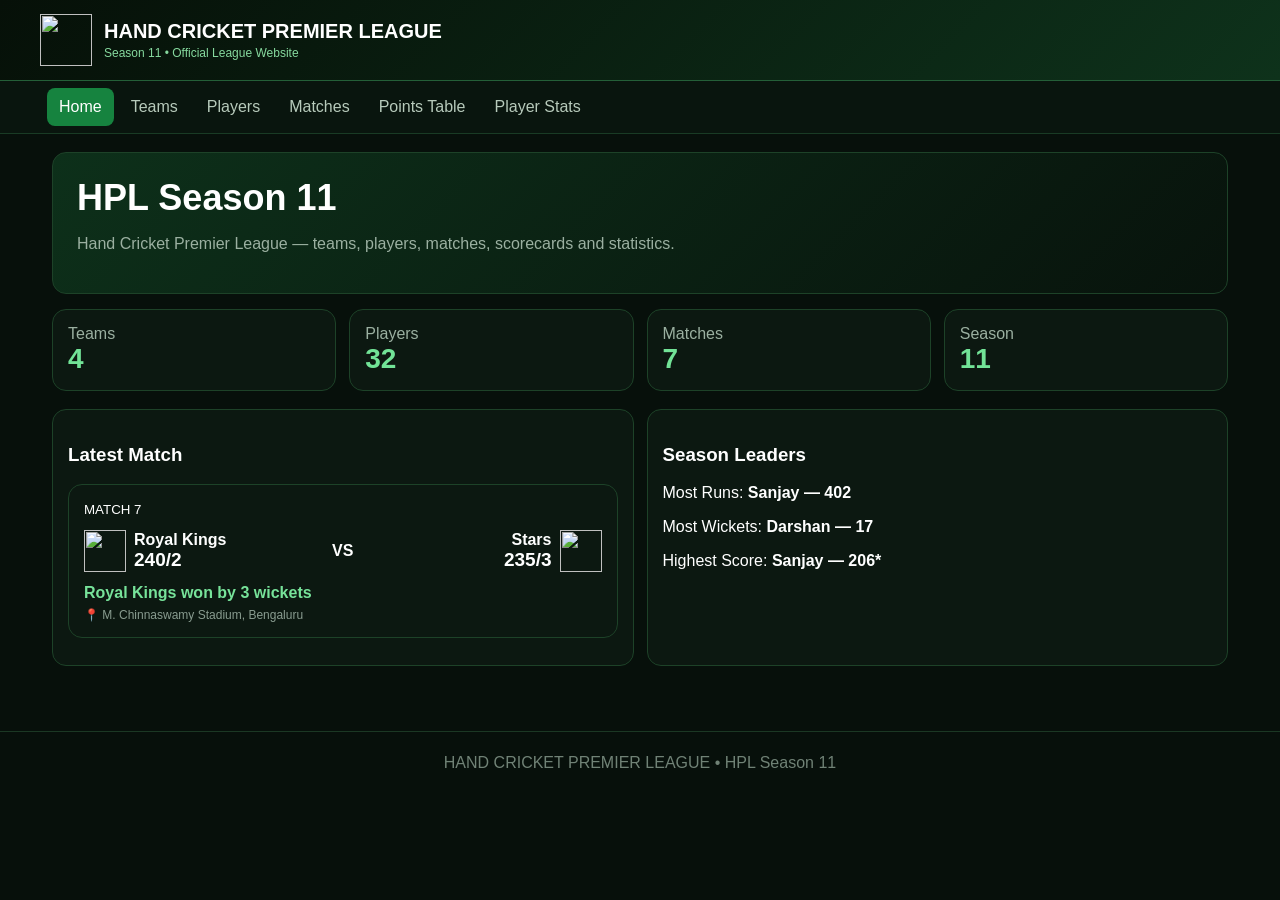
==== index.html @ dcc19c38 "Add files via upload" ====
<!doctype html><html lang="en"><head><meta charset="utf-8"><meta name="viewport" content="width=device-width,initial-scale=1"><meta name="description" content="Hand Cricket Premier League Season 11"><title>HPL Season 11</title><link rel="stylesheet" href="styles.css"></head><body><div id="app"></div><script src="app.js"></script></body></html>
---- styles.css ----
:root{--bg:#07100b;--card:#0c1811;--line:#1d4228;--green:#16833f;--text:#fff;--muted:#9bb0a1}*{box-sizing:border-box}body{margin:0;background:var(--bg);color:var(--text);font-family:Arial,sans-serif}button,input{font:inherit}.header{background:linear-gradient(135deg,#061008,#0e321b);padding:14px;border-bottom:1px solid #245f38;position:sticky;top:0;z-index:10}.head{max-width:1200px;margin:auto;display:flex;gap:12px;align-items:center}.hpl-logo{width:52px;height:52px;object-fit:contain}.title{font-size:20px;font-weight:800}.sub{font-size:12px;color:#86d99e;margin-top:3px}.nav{background:#09150e;border-bottom:1px solid #193b25;overflow:auto}.navin{max-width:1200px;margin:auto;display:flex;gap:5px;padding:7px}.nav button{background:transparent;color:#b7cabb;border:0;padding:10px 12px;border-radius:8px;white-space:nowrap;cursor:pointer}.nav button.active,.nav button:hover{background:var(--green);color:#fff}.wrap{max-width:1200px;margin:auto;padding:18px 12px 45px}.hero,.card,.match,.player,.team{background:var(--card);border:1px solid var(--line);border-radius:14px}.hero{padding:24px;background:linear-gradient(135deg,#0d301a,#08130c);margin-bottom:15px}.hero h1{margin:0 0 7px;font-size:36px}.muted{color:var(--muted)}.grid{display:grid;gap:13px}.g4{grid-template-columns:repeat(4,1fr)}.g2{grid-template-columns:repeat(2,1fr)}.card{padding:15px}.num{font-size:28px;font-weight:800;color:#72e397}.teams,.players{display:grid;gap:13px}.teams{grid-template-columns:repeat(2,1fr)}.team{padding:15px;display:flex;gap:14px;align-items:center}.team img{width:68px;height:68px;object-fit:contain}.team b{font-size:19px}.players{grid-template-columns:repeat(4,1fr)}.player{padding:14px;text-align:center}.avatar{width:70px;height:70px;border-radius:50%;background:#176b39;display:flex;align-items:center;justify-content:center;margin:auto;font-size:28px;font-weight:800}.player h3{margin:8px 0 4px}.role{color:#78df99;font-size:13px}.meta{text-align:left;color:#9eb0a4;font-size:12px;line-height:1.7;margin-top:9px}.search{width:100%;padding:11px;background:#09150e;border:1px solid #294b34;border-radius:8px;color:#fff;margin:0 0 14px}.match{padding:15px;margin-bottom:12px}.teamscore{display:grid;grid-template-columns:1fr auto 1fr;align-items:center;gap:8px;margin:12px 0}.t{display:flex;align-items:center;gap:8px}.t.right{justify-content:flex-end;text-align:right}.t img{width:42px;height:42px;object-fit:contain}.score{font-size:19px;font-weight:800}.result{color:#77e39a;font-weight:700}.ground{color:#899c90;font-size:12px;margin-top:6px}.btn{background:var(--green);color:#fff;border:0;border-radius:8px;padding:9px 12px;cursor:pointer}.table{overflow:auto}.table table{width:100%;border-collapse:collapse;min-width:550px}th,td{padding:11px;border-bottom:1px solid #20372a;text-align:left}th{color:#7de39b;background:#0e2115}.sc{border:1px solid #21432b;border-radius:12px;overflow:hidden;margin:14px 0}.sch{background:#0e2b18;padding:13px;font-weight:800}.sr{display:grid;grid-template-columns:1fr 70px 90px;padding:9px 13px;border-top:1px solid #1c3023}.sr span:nth-child(2),.sr span:nth-child(3){text-align:right}.wk{color:#ffbd6b}.foot{text-align:center;color:#708276;border-top:1px solid #1b3824;padding:22px;margin-top:20px}@media(max-width:850px){.players{grid-template-columns:repeat(3,1fr)}.g4{grid-template-columns:repeat(2,1fr)}}@media(max-width:600px){.g2,.g4,.teams{grid-template-columns:1fr}.players{grid-template-columns:repeat(2,1fr)}.hero h1{font-size:28px}.teamscore{grid-template-columns:1fr;text-align:center}.t,.t.right{justify-content:center}.sr{grid-template-columns:1fr 55px 55px}}
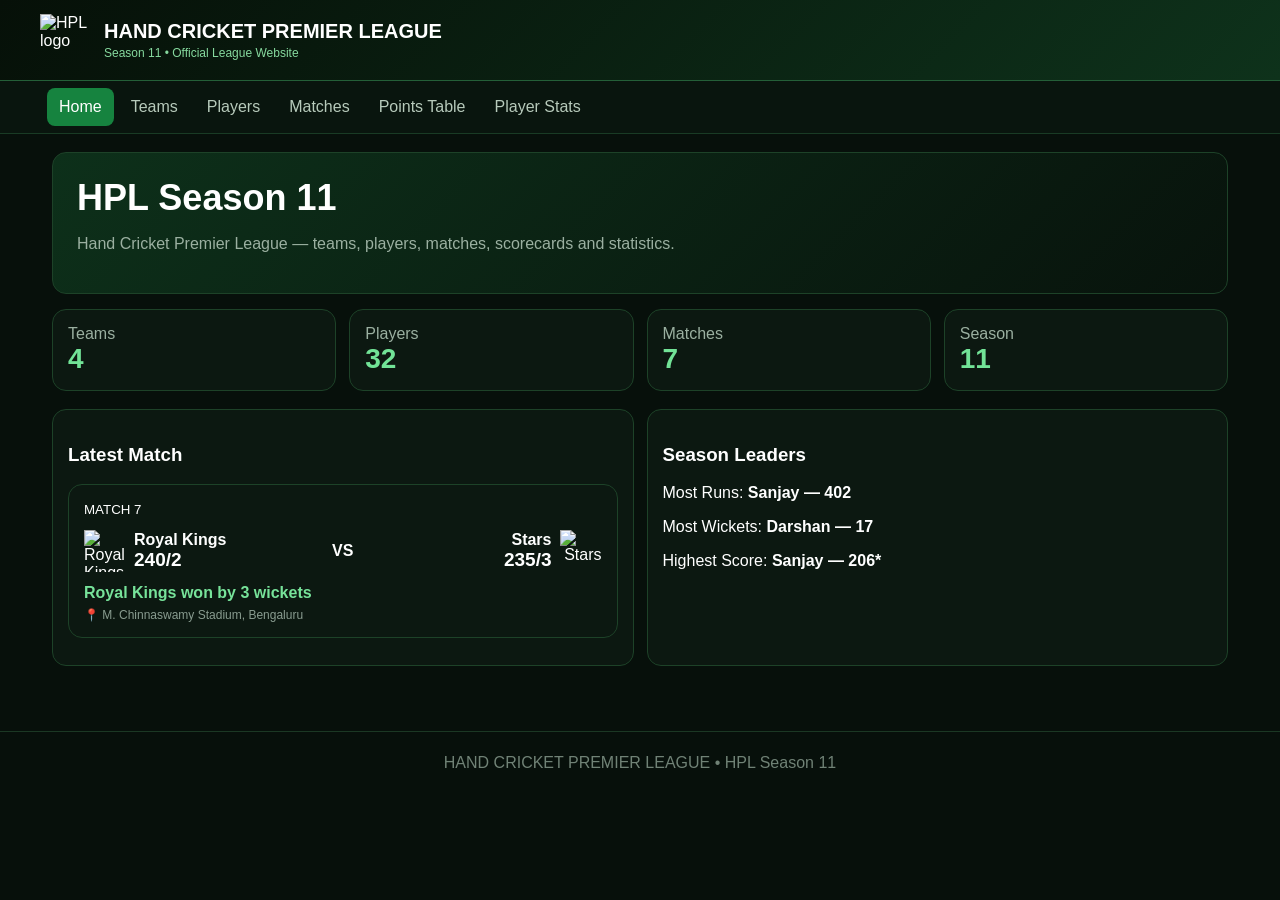
==== commit 95ba69d2: "Add files via upload" ====
--- a/index.html
+++ b/index.html
@@ -1 +1,14 @@
-<!doctype html><html lang="en"><head><meta charset="utf-8"><meta name="viewport" content="width=device-width,initial-scale=1"><meta name="description" content="Hand Cricket Premier League Season 11"><title>HPL Season 11</title><link rel="stylesheet" href="styles.css"></head><body><div id="app"></div><script src="app.js"></script></body></html>
+<!doctype html>
+<html lang="en">
+<head>
+<meta charset="utf-8">
+<meta name="viewport" content="width=device-width,initial-scale=1">
+<meta name="description" content="Hand Cricket Premier League Season 11">
+<title>HPL Season 11</title>
+<link rel="stylesheet" href="styles.css">
+</head>
+<body>
+<div id="app"></div>
+<script src="app.js"></script>
+</body>
+</html>
--- a/styles.css
+++ b/styles.css
@@ -1 +1 @@
-:root{--bg:#07100b;--card:#0c1811;--line:#1d4228;--green:#16833f;--text:#fff;--muted:#9bb0a1}*{box-sizing:border-box}body{margin:0;background:var(--bg);color:var(--text);font-family:Arial,sans-serif}button,input{font:inherit}.header{background:linear-gradient(135deg,#061008,#0e321b);padding:14px;border-bottom:1px solid #245f38;position:sticky;top:0;z-index:10}.head{max-width:1200px;margin:auto;display:flex;gap:12px;align-items:center}.hpl-logo{width:52px;height:52px;object-fit:contain}.title{font-size:20px;font-weight:800}.sub{font-size:12px;color:#86d99e;margin-top:3px}.nav{background:#09150e;border-bottom:1px solid #193b25;overflow:auto}.navin{max-width:1200px;margin:auto;display:flex;gap:5px;padding:7px}.nav button{background:transparent;color:#b7cabb;border:0;padding:10px 12px;border-radius:8px;white-space:nowrap;cursor:pointer}.nav button.active,.nav button:hover{background:var(--green);color:#fff}.wrap{max-width:1200px;margin:auto;padding:18px 12px 45px}.hero,.card,.match,.player,.team{background:var(--card);border:1px solid var(--line);border-radius:14px}.hero{padding:24px;background:linear-gradient(135deg,#0d301a,#08130c);margin-bottom:15px}.hero h1{margin:0 0 7px;font-size:36px}.muted{color:var(--muted)}.grid{display:grid;gap:13px}.g4{grid-template-columns:repeat(4,1fr)}.g2{grid-template-columns:repeat(2,1fr)}.card{padding:15px}.num{font-size:28px;font-weight:800;color:#72e397}.teams,.players{display:grid;gap:13px}.teams{grid-template-columns:repeat(2,1fr)}.team{padding:15px;display:flex;gap:14px;align-items:center}.team img{width:68px;height:68px;object-fit:contain}.team b{font-size:19px}.players{grid-template-columns:repeat(4,1fr)}.player{padding:14px;text-align:center}.avatar{width:70px;height:70px;border-radius:50%;background:#176b39;display:flex;align-items:center;justify-content:center;margin:auto;font-size:28px;font-weight:800}.player h3{margin:8px 0 4px}.role{color:#78df99;font-size:13px}.meta{text-align:left;color:#9eb0a4;font-size:12px;line-height:1.7;margin-top:9px}.search{width:100%;padding:11px;background:#09150e;border:1px solid #294b34;border-radius:8px;color:#fff;margin:0 0 14px}.match{padding:15px;margin-bottom:12px}.teamscore{display:grid;grid-template-columns:1fr auto 1fr;align-items:center;gap:8px;margin:12px 0}.t{display:flex;align-items:center;gap:8px}.t.right{justify-content:flex-end;text-align:right}.t img{width:42px;height:42px;object-fit:contain}.score{font-size:19px;font-weight:800}.result{color:#77e39a;font-weight:700}.ground{color:#899c90;font-size:12px;margin-top:6px}.btn{background:var(--green);color:#fff;border:0;border-radius:8px;padding:9px 12px;cursor:pointer}.table{overflow:auto}.table table{width:100%;border-collapse:collapse;min-width:550px}th,td{padding:11px;border-bottom:1px solid #20372a;text-align:left}th{color:#7de39b;background:#0e2115}.sc{border:1px solid #21432b;border-radius:12px;overflow:hidden;margin:14px 0}.sch{background:#0e2b18;padding:13px;font-weight:800}.sr{display:grid;grid-template-columns:1fr 70px 90px;padding:9px 13px;border-top:1px solid #1c3023}.sr span:nth-child(2),.sr span:nth-child(3){text-align:right}.wk{color:#ffbd6b}.foot{text-align:center;color:#708276;border-top:1px solid #1b3824;padding:22px;margin-top:20px}@media(max-width:850px){.players{grid-template-columns:repeat(3,1fr)}.g4{grid-template-columns:repeat(2,1fr)}}@media(max-width:600px){.g2,.g4,.teams{grid-template-columns:1fr}.players{grid-template-columns:repeat(2,1fr)}.hero h1{font-size:28px}.teamscore{grid-template-columns:1fr;text-align:center}.t,.t.right{justify-content:center}.sr{grid-template-columns:1fr 55px 55px}}
+ :root{--bg:#07100b;--card:#0c1811;--line:#1d4228;--green:#16833f;--text:#fff;--muted:#9bb0a1}*{box-sizing:border-box}body{margin:0;background:var(--bg);color:var(--text);font-family:Arial,sans-serif}button,input{font:inherit}.header{background:linear-gradient(135deg,#061008,#0e321b);padding:14px;border-bottom:1px solid #245f38;position:sticky;top:0;z-index:10}.head{max-width:1200px;margin:auto;display:flex;gap:12px;align-items:center}.hpl-logo{width:52px;height:52px;object-fit:contain}.title{font-size:20px;font-weight:800}.sub{font-size:12px;color:#86d99e;margin-top:3px}.nav{background:#09150e;border-bottom:1px solid #193b25;overflow:auto}.navin{max-width:1200px;margin:auto;display:flex;gap:5px;padding:7px}.nav button{background:transparent;color:#b7cabb;border:0;padding:10px 12px;border-radius:8px;white-space:nowrap;cursor:pointer}.nav button.active,.nav button:hover{background:var(--green);color:#fff}.wrap{max-width:1200px;margin:auto;padding:18px 12px 45px}.hero,.card,.match,.player,.team{background:var(--card);border:1px solid var(--line);border-radius:14px}.hero{padding:24px;background:linear-gradient(135deg,#0d301a,#08130c);margin-bottom:15px}.hero h1{margin:0 0 7px;font-size:36px}.muted{color:var(--muted)}.grid{display:grid;gap:13px}.g4{grid-template-columns:repeat(4,1fr)}.g2{grid-template-columns:repeat(2,1fr)}.card{padding:15px}.num{font-size:28px;font-weight:800;color:#72e397}.teams,.players{display:grid;gap:13px}.teams{grid-template-columns:repeat(2,1fr)}.team{padding:15px;display:flex;gap:14px;align-items:center}.team img{width:68px;height:68px;object-fit:contain}.team b{font-size:19px}.players{grid-template-columns:repeat(4,1fr)}.player{padding:14px;text-align:center}.avatar{width:70px;height:70px;border-radius:50%;background:#176b39;display:flex;align-items:center;justify-content:center;margin:auto;font-size:28px;font-weight:800}.player h3{margin:8px 0 4px}.role{color:#78df99;font-size:13px}.meta{text-align:left;color:#9eb0a4;font-size:12px;line-height:1.7;margin-top:9px}.search{width:100%;padding:11px;background:#09150e;border:1px solid #294b34;border-radius:8px;color:#fff;margin:0 0 14px}.match{padding:15px;margin-bottom:12px}.teamscore{display:grid;grid-template-columns:1fr auto 1fr;align-items:center;gap:8px;margin:12px 0}.t{display:flex;align-items:center;gap:8px}.t.right{justify-content:flex-end;text-align:right}.t img{width:42px;height:42px;object-fit:contain}.score{font-size:19px;font-weight:800}.result{color:#77e39a;font-weight:700}.ground{color:#899c90;font-size:12px;margin-top:6px}.btn{background:var(--green);color:#fff;border:0;border-radius:8px;padding:9px 12px;cursor:pointer}.table{overflow:auto}.table table{width:100%;border-collapse:collapse;min-width:550px}th,td{padding:11px;border-bottom:1px solid #20372a;text-align:left}th{color:#7de39b;background:#0e2115}.sc{border:1px solid #21432b;border-radius:12px;overflow:hidden;margin:14px 0}.sch{background:#0e2b18;padding:13px;font-weight:800}.sr{display:grid;grid-template-columns:1fr 70px 90px;padding:9px 13px;border-top:1px solid #1c3023}.sr span:nth-child(2),.sr span:nth-child(3){text-align:right}.wk{color:#ffbd6b}.foot{text-align:center;color:#708276;border-top:1px solid #1b3824;padding:22px;margin-top:20px}@media(max-width:850px){.players{grid-template-columns:repeat(3,1fr)}.g4{grid-template-columns:repeat(2,1fr)}}@media(max-width:600px){.g2,.g4,.teams{grid-template-columns:1fr}.players{grid-template-columns:repeat(2,1fr)}.hero h1{font-size:28px}.teamscore{grid-template-columns:1fr;text-align:center}.t,.t.right{justify-content:center}.sr{grid-template-columns:1fr 55px 55px}}
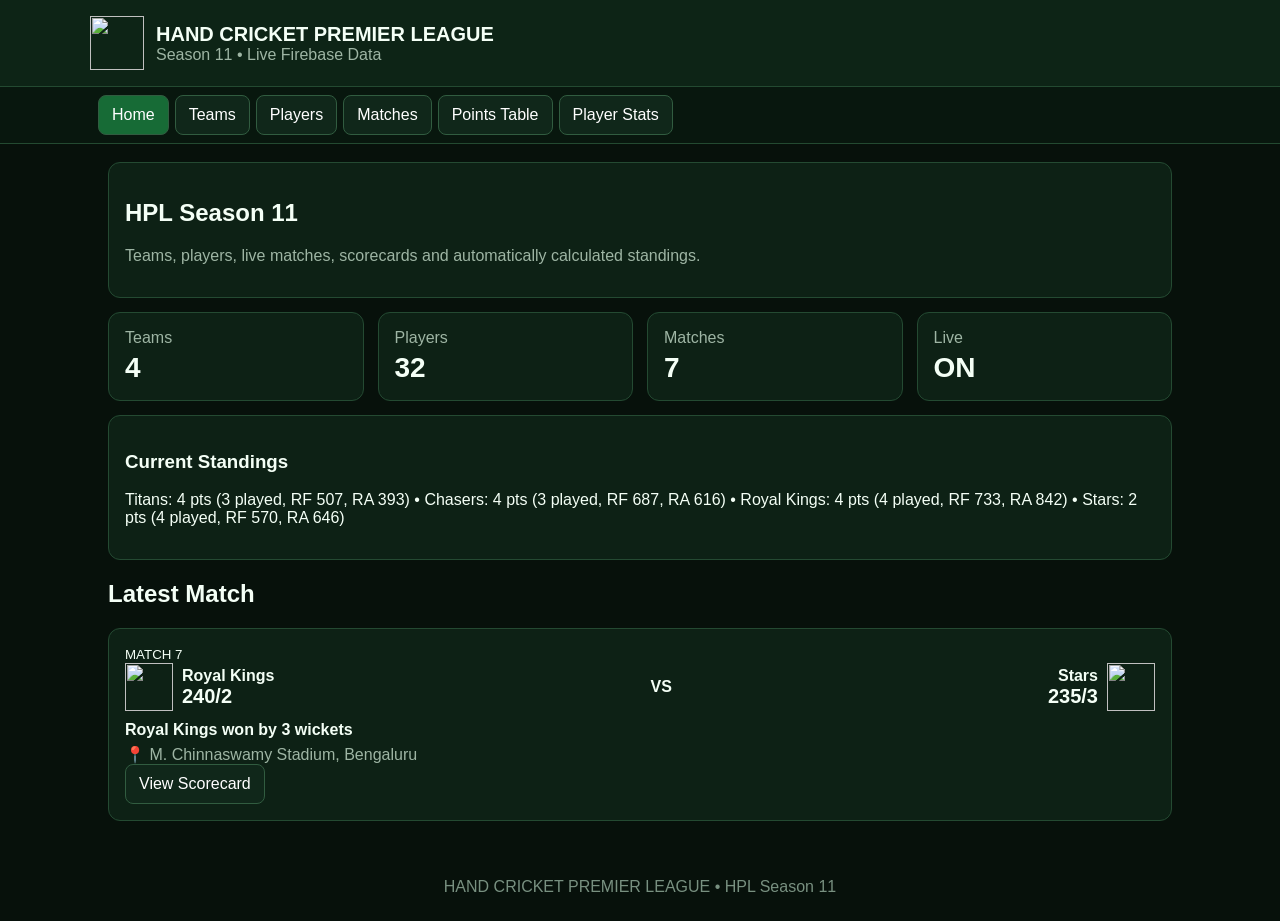
==== commit 96d6369b: "Add files via upload" ====
--- a/index.html
+++ b/index.html
@@ -1,14 +1 @@
-<!doctype html>
-<html lang="en">
-<head>
-<meta charset="utf-8">
-<meta name="viewport" content="width=device-width,initial-scale=1">
-<meta name="description" content="Hand Cricket Premier League Season 11">
-<title>HPL Season 11</title>
-<link rel="stylesheet" href="styles.css">
-</head>
-<body>
-<div id="app"></div>
-<script src="app.js"></script>
-</body>
-</html>
+<!doctype html><html lang="en"><head><meta charset="utf-8"><meta name="viewport" content="width=device-width,initial-scale=1"><title>HPL Season 11</title><link rel="stylesheet" href="styles.css"></head><body><div id="app"></div><script type="module" src="app.js"></script></body></html>
--- a/styles.css
+++ b/styles.css
@@ -1 +1 @@
- :root{--bg:#07100b;--card:#0c1811;--line:#1d4228;--green:#16833f;--text:#fff;--muted:#9bb0a1}*{box-sizing:border-box}body{margin:0;background:var(--bg);color:var(--text);font-family:Arial,sans-serif}button,input{font:inherit}.header{background:linear-gradient(135deg,#061008,#0e321b);padding:14px;border-bottom:1px solid #245f38;position:sticky;top:0;z-index:10}.head{max-width:1200px;margin:auto;display:flex;gap:12px;align-items:center}.hpl-logo{width:52px;height:52px;object-fit:contain}.title{font-size:20px;font-weight:800}.sub{font-size:12px;color:#86d99e;margin-top:3px}.nav{background:#09150e;border-bottom:1px solid #193b25;overflow:auto}.navin{max-width:1200px;margin:auto;display:flex;gap:5px;padding:7px}.nav button{background:transparent;color:#b7cabb;border:0;padding:10px 12px;border-radius:8px;white-space:nowrap;cursor:pointer}.nav button.active,.nav button:hover{background:var(--green);color:#fff}.wrap{max-width:1200px;margin:auto;padding:18px 12px 45px}.hero,.card,.match,.player,.team{background:var(--card);border:1px solid var(--line);border-radius:14px}.hero{padding:24px;background:linear-gradient(135deg,#0d301a,#08130c);margin-bottom:15px}.hero h1{margin:0 0 7px;font-size:36px}.muted{color:var(--muted)}.grid{display:grid;gap:13px}.g4{grid-template-columns:repeat(4,1fr)}.g2{grid-template-columns:repeat(2,1fr)}.card{padding:15px}.num{font-size:28px;font-weight:800;color:#72e397}.teams,.players{display:grid;gap:13px}.teams{grid-template-columns:repeat(2,1fr)}.team{padding:15px;display:flex;gap:14px;align-items:center}.team img{width:68px;height:68px;object-fit:contain}.team b{font-size:19px}.players{grid-template-columns:repeat(4,1fr)}.player{padding:14px;text-align:center}.avatar{width:70px;height:70px;border-radius:50%;background:#176b39;display:flex;align-items:center;justify-content:center;margin:auto;font-size:28px;font-weight:800}.player h3{margin:8px 0 4px}.role{color:#78df99;font-size:13px}.meta{text-align:left;color:#9eb0a4;font-size:12px;line-height:1.7;margin-top:9px}.search{width:100%;padding:11px;background:#09150e;border:1px solid #294b34;border-radius:8px;color:#fff;margin:0 0 14px}.match{padding:15px;margin-bottom:12px}.teamscore{display:grid;grid-template-columns:1fr auto 1fr;align-items:center;gap:8px;margin:12px 0}.t{display:flex;align-items:center;gap:8px}.t.right{justify-content:flex-end;text-align:right}.t img{width:42px;height:42px;object-fit:contain}.score{font-size:19px;font-weight:800}.result{color:#77e39a;font-weight:700}.ground{color:#899c90;font-size:12px;margin-top:6px}.btn{background:var(--green);color:#fff;border:0;border-radius:8px;padding:9px 12px;cursor:pointer}.table{overflow:auto}.table table{width:100%;border-collapse:collapse;min-width:550px}th,td{padding:11px;border-bottom:1px solid #20372a;text-align:left}th{color:#7de39b;background:#0e2115}.sc{border:1px solid #21432b;border-radius:12px;overflow:hidden;margin:14px 0}.sch{background:#0e2b18;padding:13px;font-weight:800}.sr{display:grid;grid-template-columns:1fr 70px 90px;padding:9px 13px;border-top:1px solid #1c3023}.sr span:nth-child(2),.sr span:nth-child(3){text-align:right}.wk{color:#ffbd6b}.foot{text-align:center;color:#708276;border-top:1px solid #1b3824;padding:22px;margin-top:20px}@media(max-width:850px){.players{grid-template-columns:repeat(3,1fr)}.g4{grid-template-columns:repeat(2,1fr)}}@media(max-width:600px){.g2,.g4,.teams{grid-template-columns:1fr}.players{grid-template-columns:repeat(2,1fr)}.hero h1{font-size:28px}.teamscore{grid-template-columns:1fr;text-align:center}.t,.t.right{justify-content:center}.sr{grid-template-columns:1fr 55px 55px}}
+*{box-sizing:border-box}body{margin:0;background:#07110b;color:#f4fff6;font-family:Arial,Helvetica,sans-serif}button,input,select,textarea{font:inherit}.header{background:#0d2416;border-bottom:1px solid #234a31;padding:16px}.head{max-width:1100px;margin:auto;display:flex;gap:12px;align-items:center}.hpl-logo{width:54px;height:54px}.title{font-size:20px;font-weight:800}.sub,.muted{color:#9eb5a4}.nav{position:sticky;top:0;z-index:5;background:#08170e;border-bottom:1px solid #234a31}.navin{max-width:1100px;margin:auto;display:flex;gap:6px;overflow:auto;padding:8px}.nav button,.btn{border:1px solid #315c40;background:#10271a;color:#fff;border-radius:8px;padding:10px 13px;cursor:pointer}.nav button.active,.btn:hover{background:#176b36}.wrap{max-width:1100px;margin:auto;padding:18px}.hero,.card,.match,.team,.player,.sc{background:#0d2115;border:1px solid #244a32;border-radius:12px;padding:16px;margin-bottom:14px}.grid{display:grid;gap:14px}.g4{grid-template-columns:repeat(auto-fit,minmax(150px,1fr))}.g2{grid-template-columns:repeat(auto-fit,minmax(280px,1fr))}.num{font-size:28px;font-weight:800;margin-top:5px}.teamscore{display:flex;align-items:center;justify-content:space-between;gap:12px}.t{display:flex;align-items:center;gap:9px;min-width:0}.t img,.team img{width:48px;height:48px;object-fit:contain}.right{text-align:right;justify-content:flex-end}.score{font-size:20px;font-weight:800}.result{margin-top:10px;font-weight:700}.ground{color:#9eb5a4;margin-top:6px}.teams,.players{display:grid;grid-template-columns:repeat(auto-fit,minmax(260px,1fr));gap:12px}.team{display:flex;gap:12px;align-items:center}.player .avatar{width:48px;height:48px;border-radius:50%;background:#176b36;display:flex;align-items:center;justify-content:center;font-weight:800}.role{color:#a7d4b3;margin:4px 0}.meta{color:#b9cabc;line-height:1.55}.search{width:100%;padding:12px;border-radius:9px;border:1px solid #355c42;background:#08140d;color:#fff;margin:10px 0 14px}.table{overflow:auto}table{width:100%;border-collapse:collapse}th,td{text-align:left;padding:10px;border-bottom:1px solid #294a34;white-space:nowrap}.sc .sch{font-weight:800;padding-bottom:8px}.sr{display:grid;grid-template-columns:1fr 80px 100px;gap:8px;padding:8px 0;border-top:1px solid #1d3827}.wk{letter-spacing:2px}.foot{text-align:center;padding:25px;color:#789080}.notice{padding:10px;border-radius:8px;background:#102a19;color:#a9e2b8;margin-bottom:12px}@media(max-width:600px){.title{font-size:16px}.wrap{padding:12px}.teamscore{font-size:13px}.sr{grid-template-columns:1fr 55px 70px}}
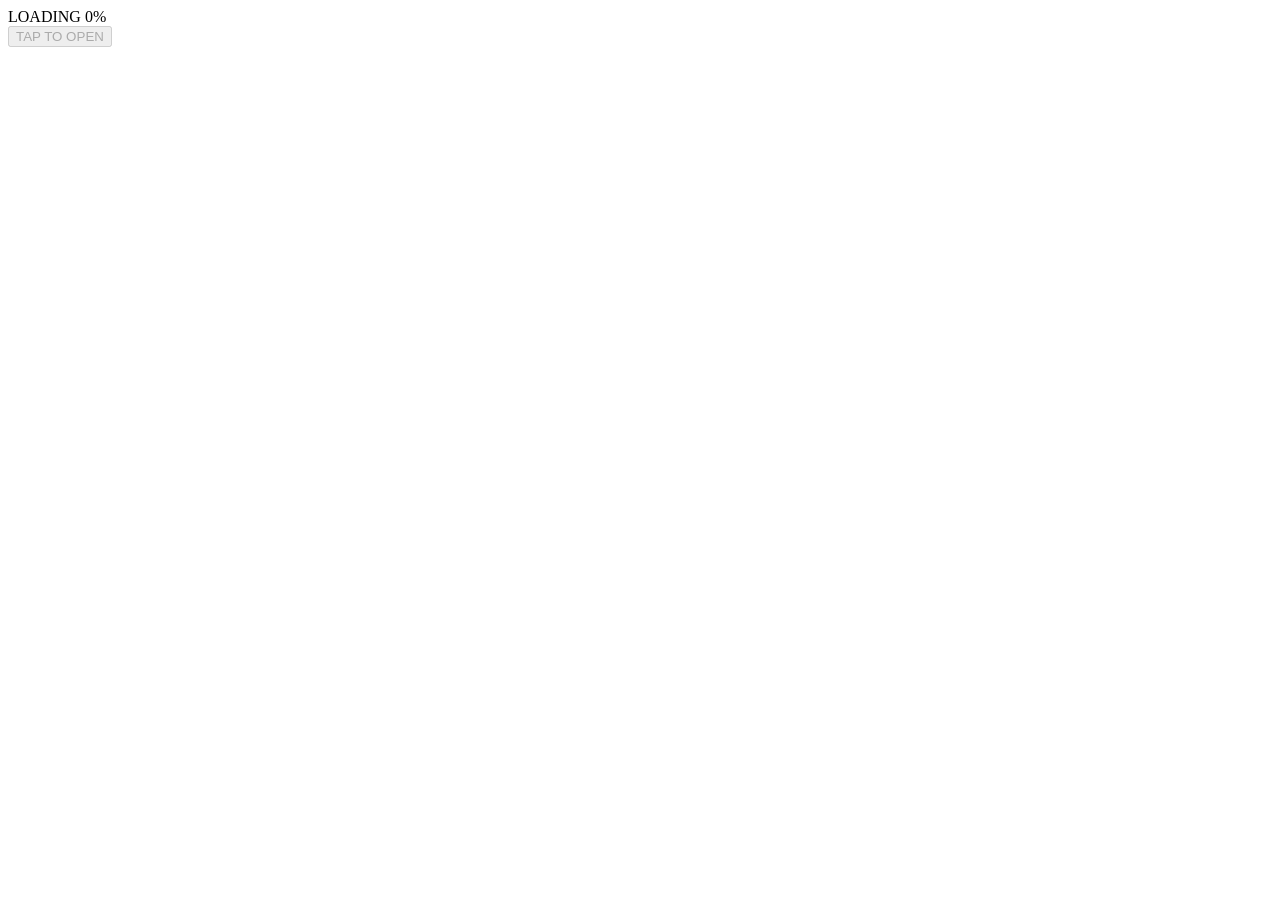
==== commit e39585ea: "Add files via upload" ====
--- a/index.html
+++ b/index.html
@@ -1 +1,26 @@
-<!doctype html><html lang="en"><head><meta charset="utf-8"><meta name="viewport" content="width=device-width,initial-scale=1"><title>HPL Season 11</title><link rel="stylesheet" href="styles.css"></head><body><div id="app"></div><script type="module" src="app.js"></script></body></html>
+<!doctype html>
+<html lang="en">
+<head>
+  <meta charset="utf-8">
+  <meta name="viewport" content="width=device-width,initial-scale=1,viewport-fit=cover">
+  <meta name="theme-color" content="#050a12">
+  <meta name="description" content="HPL Season 11 — premium Hand Cricket Premier League dashboard, matches, teams, players and all-time records.">
+  <title>HPL Season 11 | Hand Cricket Premier League</title>
+  <link rel="preload" as="image" href="assets/hpl-opening.jpg">
+  <link rel="stylesheet" href="styles.css">
+</head>
+<body>
+  <div id="opening" class="opening" aria-label="HPL opening screen">
+    <div class="opening-bg"></div>
+    <div class="opening-shade"></div>
+    <div class="opening-content">
+      <div class="loading-label">LOADING <span id="loadingPercent">0%</span></div>
+      <div class="loading-track"><span id="loadingBar"></span></div>
+      <button id="openHpl" class="open-button" type="button" disabled>TAP TO OPEN</button>
+    </div>
+  </div>
+
+  <div id="app" class="app-shell is-hidden"></div>
+  <script type="module" src="app.js"></script>
+</body>
+</html>
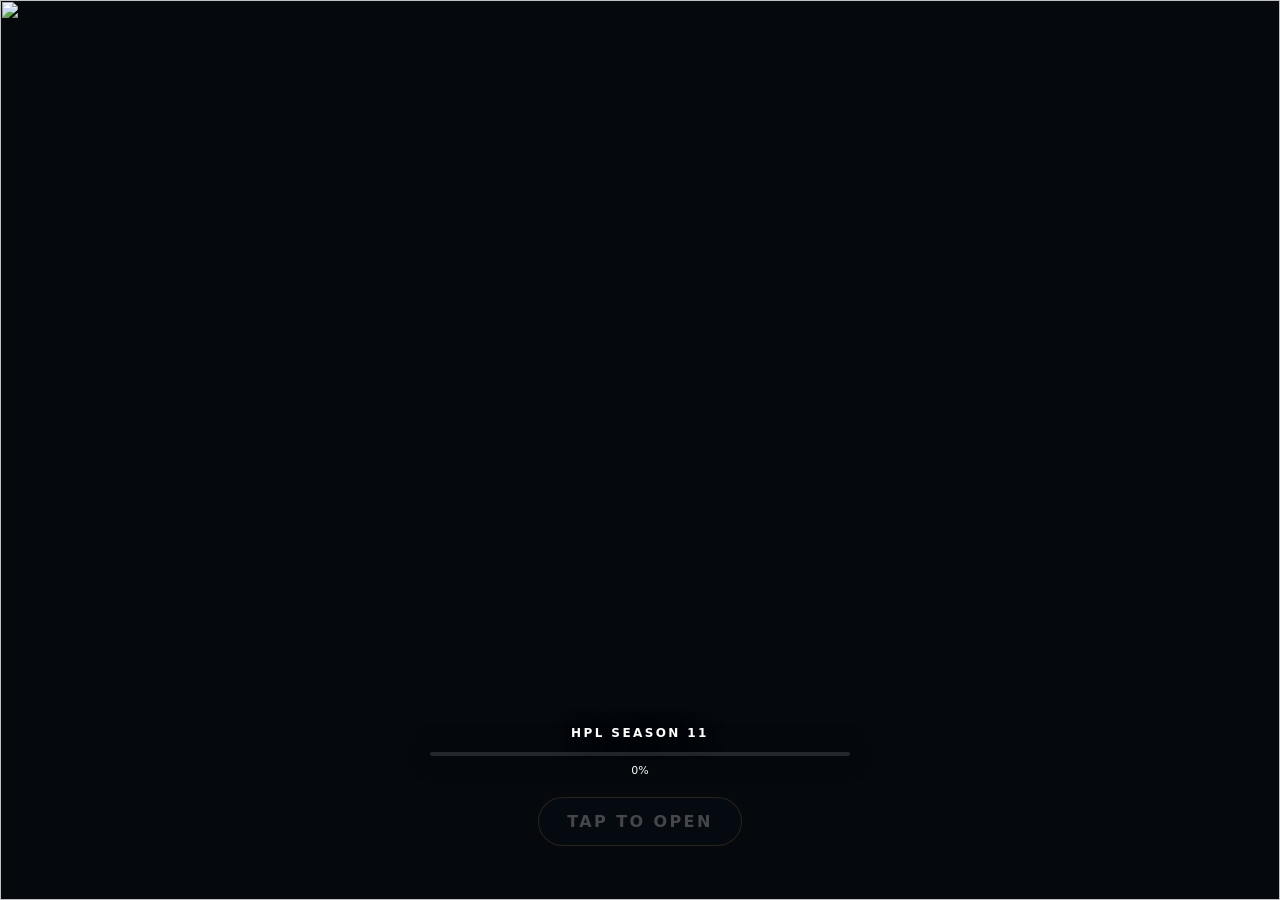
==== commit 05398453: "Add files via upload" ====
--- a/index.html
+++ b/index.html
@@ -1,26 +1 @@
-<!doctype html>
-<html lang="en">
-<head>
-  <meta charset="utf-8">
-  <meta name="viewport" content="width=device-width,initial-scale=1,viewport-fit=cover">
-  <meta name="theme-color" content="#050a12">
-  <meta name="description" content="HPL Season 11 — premium Hand Cricket Premier League dashboard, matches, teams, players and all-time records.">
-  <title>HPL Season 11 | Hand Cricket Premier League</title>
-  <link rel="preload" as="image" href="assets/hpl-opening.jpg">
-  <link rel="stylesheet" href="styles.css">
-</head>
-<body>
-  <div id="opening" class="opening" aria-label="HPL opening screen">
-    <div class="opening-bg"></div>
-    <div class="opening-shade"></div>
-    <div class="opening-content">
-      <div class="loading-label">LOADING <span id="loadingPercent">0%</span></div>
-      <div class="loading-track"><span id="loadingBar"></span></div>
-      <button id="openHpl" class="open-button" type="button" disabled>TAP TO OPEN</button>
-    </div>
-  </div>
-
-  <div id="app" class="app-shell is-hidden"></div>
-  <script type="module" src="app.js"></script>
-</body>
-</html>
+<!doctype html><html lang="en"><head><meta charset="utf-8"><meta name="viewport" content="width=device-width,initial-scale=1"><meta name="theme-color" content="#05080d"><title>HPL Season 11</title><link rel="stylesheet" href="styles.css"></head><body><div id="opening"><img src="assets/hpl-opening.jpg"><div class="opening-ui"><div class="opening-title">HPL SEASON 11</div><div class="loading-track"><div id="loadingBar"></div></div><div id="loadingPercent">0%</div><button id="openHpl" disabled>TAP TO OPEN</button></div></div><div id="app" class="is-hidden"></div><script type="module" src="app.js"></script></body></html>
--- a/styles.css
+++ b/styles.css
@@ -0,0 +1,26 @@
+:root{--bg:#050a12;--panel:#0b1320cc;--panel2:#101a2acc;--gold:#e7b84b;--gold2:#fff0a8;--green:#1fd27a;--text:#f7f8fb;--muted:#9ca8ba;--line:#ffffff18;--danger:#ff6b6b;--radius:22px;--shadow:0 20px 60px #0008}
+*{box-sizing:border-box}html,body{margin:0;min-height:100%;background:var(--bg);color:var(--text);font-family:Inter,system-ui,-apple-system,BlinkMacSystemFont,"Segoe UI",sans-serif}button,input{font:inherit}button{cursor:pointer}a{color:inherit;text-decoration:none}
+body{overflow-x:hidden}.is-hidden{display:none!important}
+.opening{position:fixed;inset:0;z-index:9999;overflow:hidden;background:#050a12}.opening-bg{position:absolute;inset:0;background:url('assets/hpl-opening.jpg') center/cover no-repeat;transform:scale(1.01)}.opening-shade{position:absolute;inset:0;background:linear-gradient(180deg,#00000018 0%,#00000008 46%,#02050de8 100%)}.opening-content{position:absolute;left:50%;bottom:max(7vh,48px);transform:translateX(-50%);width:min(420px,84vw);text-align:center}.loading-label{font-weight:800;letter-spacing:.16em;font-size:12px;color:#fff;text-shadow:0 2px 20px #000;margin-bottom:10px}.loading-label span{color:var(--gold2)}.loading-track{height:4px;background:#ffffff20;border-radius:20px;overflow:hidden;box-shadow:0 0 24px #000}.loading-track span{display:block;width:0;height:100%;background:linear-gradient(90deg,var(--green),var(--gold));border-radius:20px;transition:width .12s linear}.open-button{margin-top:24px;padding:14px 30px;border:1px solid #e7b84b99;border-radius:999px;color:#fff;background:#07101bd9;box-shadow:0 0 30px #e7b84b20,inset 0 0 20px #ffffff08;letter-spacing:.14em;font-size:12px;font-weight:900;transition:.25s}.open-button:disabled{opacity:0;transform:translateY(8px)}.open-button:not(:disabled):hover{background:#e7b84b18;box-shadow:0 0 40px #e7b84b35;transform:translateY(-2px)}
+.app-shell{min-height:100vh;background:radial-gradient(circle at 50% -10%,#16324f55,transparent 42%),linear-gradient(180deg,#07101c,#050a12 60%)}.topbar{position:sticky;top:0;z-index:50;height:70px;display:flex;align-items:center;justify-content:space-between;padding:0 max(18px,calc((100vw - 1180px)/2));background:#050a12d9;border-bottom:1px solid var(--line);backdrop-filter:blur(18px)}.brand{display:flex;align-items:center;gap:10px}.brand-mark{width:42px;height:42px;border-radius:13px;object-fit:contain;background:#07101c;border:1px solid #ffffff12}.brand-title{font-size:13px;font-weight:900;letter-spacing:.08em}.brand-sub{font-size:10px;color:var(--muted);margin-top:2px}.top-actions{display:flex;gap:8px}.icon-btn{width:40px;height:40px;border:1px solid var(--line);border-radius:13px;background:#ffffff08;color:#fff}.main{width:min(1180px,calc(100% - 28px));margin:0 auto;padding:22px 0 100px}.hero{position:relative;min-height:280px;border:1px solid #ffffff18;border-radius:28px;overflow:hidden;background:linear-gradient(110deg,#07111d,#10203a);box-shadow:var(--shadow);margin-bottom:22px}.hero:before{content:"";position:absolute;inset:0;background:linear-gradient(90deg,#050a12f2 0%,#050a128c 45%,#050a1220 100%),url('assets/hpl-opening.jpg') 72% center/cover no-repeat}.hero-content{position:relative;z-index:1;padding:34px;max-width:600px}.eyebrow{color:var(--gold);font-size:11px;font-weight:900;letter-spacing:.2em;text-transform:uppercase}.hero h1{font-size:clamp(32px,6vw,64px);line-height:.98;margin:12px 0}.hero p{color:#c4ccd8;max-width:520px;line-height:1.55}.gold-line{width:70px;height:3px;background:linear-gradient(90deg,var(--gold),transparent);margin:20px 0}.section-head{display:flex;align-items:end;justify-content:space-between;margin:28px 2px 12px}.section-head h2{font-size:18px;margin:0}.section-head span{font-size:11px;color:var(--muted)}.grid{display:grid;grid-template-columns:repeat(4,1fr);gap:14px}.card{background:linear-gradient(145deg,#111b2ad9,#09111cdd);border:1px solid var(--line);border-radius:var(--radius);box-shadow:0 14px 45px #0005;backdrop-filter:blur(14px)}.stat-card{padding:18px}.stat-label{font-size:10px;color:var(--muted);text-transform:uppercase;letter-spacing:.12em}.stat-value{font-size:30px;font-weight:900;margin-top:6px}.quick{display:grid;grid-template-columns:repeat(4,1fr);gap:12px}.quick button{padding:18px;text-align:left;color:#fff;border:1px solid var(--line);border-radius:18px;background:#ffffff06}.quick strong{display:block;font-size:14px}.quick small{display:block;color:var(--muted);margin-top:5px}.match-list,.team-list,.player-list,.record-list{display:grid;gap:12px}.match-card{padding:17px;display:grid;grid-template-columns:1fr auto 1fr;align-items:center;gap:12px}.team-side{text-align:center}.team-side:first-child{text-align:left}.team-side:last-child{text-align:right}.team-side img{width:42px;height:42px;object-fit:contain;vertical-align:middle;margin:0 8px}.score{font-size:20px;font-weight:900}.result{font-size:10px;color:var(--green);font-weight:900;text-align:center;text-transform:uppercase}.sub{font-size:11px;color:var(--muted)}.team-card{padding:16px;display:flex;align-items:center;gap:14px}.team-card img{width:58px;height:58px;object-fit:contain}.team-card h3{margin:0 0 5px}.player-card{padding:16px;display:flex;align-items:center;gap:14px}.avatar{width:52px;height:52px;border-radius:16px;background:linear-gradient(145deg,#1b2b40,#07101b);display:grid;place-items:center;color:var(--gold);font-weight:900;border:1px solid #ffffff16}.player-card h3{margin:0}.pill{display:inline-block;margin-top:6px;padding:4px 8px;border-radius:999px;background:#ffffff08;border:1px solid var(--line);font-size:10px;color:#c5cfdb}.table-wrap{overflow:auto}.points-table{width:100%;border-collapse:collapse;min-width:560px}.points-table th,.points-table td{padding:13px 12px;border-bottom:1px solid var(--line);text-align:left;font-size:12px}.points-table th{color:var(--muted);font-size:10px;text-transform:uppercase;letter-spacing:.1em}.points-table td:last-child{font-weight:900;color:var(--gold)}.record-row{display:flex;align-items:center;justify-content:space-between;padding:15px 17px}.record-name{font-weight:800}.record-meta{color:var(--muted);font-size:10px}.record-value{font-weight:900;color:var(--gold);font-size:18px}.page-title{margin:8px 0 18px}.page-title h1{margin:0;font-size:28px}.page-title p{color:var(--muted);margin:7px 0}.tabs{display:flex;gap:8px;overflow:auto;margin-bottom:16px}.tabs button{white-space:nowrap;border:1px solid var(--line);border-radius:999px;background:#ffffff06;color:#aeb8c7;padding:9px 13px;font-size:11px}.tabs button.active{color:#08101a;background:var(--gold);border-color:var(--gold);font-weight:900}.bottom-nav{position:fixed;z-index:60;left:50%;bottom:10px;transform:translateX(-50%);width:min(520px,calc(100% - 20px));display:grid;grid-template-columns:repeat(5,1fr);padding:7px;background:#08111ddf;border:1px solid #ffffff18;border-radius:20px;backdrop-filter:blur(20px);box-shadow:0 12px 40px #0009}.bottom-nav button{border:0;background:transparent;color:#8290a3;font-size:10px;padding:8px 4px;border-radius:14px}.bottom-nav button.active{color:var(--gold);background:#e7b84b0f}.toast{position:fixed;left:50%;top:82px;transform:translateX(-50%) translateY(-12px);z-index:100;background:#0e1826f5;border:1px solid var(--line);padding:10px 14px;border-radius:999px;color:#fff;font-size:11px;opacity:0;pointer-events:none;transition:.25s}.toast.show{opacity:1;transform:translateX(-50%) translateY(0)}
+@media(min-width:800px){.bottom-nav{display:none}.hero{min-height:360px}.main{padding-bottom:50px}.desktop-two{display:grid;grid-template-columns:1.35fr .65fr;gap:18px}}@media(max-width:799px){.grid{grid-template-columns:repeat(2,1fr)}.quick{grid-template-columns:repeat(2,1fr)}.hero-content{padding:26px 22px}.hero{min-height:310px}.match-card{grid-template-columns:1fr auto 1fr}.team-side img{display:block;margin:0 auto 5px}.topbar{padding:0 14px}.brand-sub{display:none}}@media(max-width:460px){.main{width:min(100% - 18px,1180px)}.grid{gap:9px}.stat-card{padding:14px}.stat-value{font-size:24px}.hero h1{font-size:38px}.quick{gap:9px}.quick button{padding:14px}.match-card{padding:14px}.team-side{font-size:11px}}
+
+/* V2.1 profile + opening polish */
+.brand-button{border:0;background:transparent;color:inherit;padding:0;cursor:pointer;text-align:left}
+.text-link{border:0;background:transparent;color:var(--gold);font-size:11px;cursor:pointer}
+.player-card,.record-row{width:100%;text-align:left;color:#fff;cursor:pointer}
+.player-card{transition:transform .2s ease,border-color .2s ease,background .2s ease}
+.player-card:hover,.record-row:hover{transform:translateY(-2px);border-color:#e7b84b55;background:linear-gradient(145deg,#15243a,#0b1421)}
+.player-main{flex:1;min-width:0}.player-main h3{font-size:15px}.player-arrow{font-size:28px;color:var(--gold);font-weight:300}
+.profile-head{display:grid;grid-template-columns:auto 86px 1fr;align-items:center;gap:18px;margin:8px 0 22px}
+.back-btn{border:1px solid var(--line);background:#ffffff08;color:#d9e1ec;border-radius:999px;padding:9px 13px;cursor:pointer}
+.profile-avatar{width:86px;height:86px;border-radius:26px;display:grid;place-items:center;background:radial-gradient(circle at 35% 25%,#2b4666,#07101b 70%);border:1px solid #e7b84b55;color:var(--gold);font-size:26px;font-weight:900;box-shadow:0 0 35px #e7b84b12}
+.profile-head h1{margin:4px 0;font-size:clamp(28px,5vw,44px)}
+.profile-head p{margin:0;color:var(--muted)}
+.profile-grid{display:grid;grid-template-columns:1fr 1fr;gap:14px}.profile-card{padding:20px}.profile-card h2{margin:0 0 15px;font-size:16px}.profile-fields{display:grid;grid-template-columns:repeat(2,1fr);gap:12px}.profile-fields div{padding:11px 12px;border-radius:14px;background:#ffffff06;border:1px solid #ffffff0d}.profile-fields span,.mini-stat span{display:block;color:var(--muted);font-size:9px;text-transform:uppercase;letter-spacing:.09em}.profile-fields b{display:block;margin-top:5px;font-size:12px}.profile-stats{display:grid;grid-template-columns:repeat(3,1fr);gap:9px}.mini-stat{padding:13px 10px;border-radius:14px;background:#ffffff06;border:1px solid #ffffff0d}.mini-stat strong{display:block;margin-top:5px;font-size:19px;color:var(--gold)}
+.opening-bg{background-position:center center}.opening-content{bottom:max(6vh,36px)}.loading-label{font-size:11px}.open-button{opacity:1}.open-button.ready{animation:pulseOpen 1.5s ease-in-out infinite}@keyframes pulseOpen{0%,100%{box-shadow:0 0 25px #e7b84b20,inset 0 0 20px #ffffff08}50%{box-shadow:0 0 42px #e7b84b55,inset 0 0 24px #ffffff10}}
+@media(max-width:799px){.profile-head{grid-template-columns:auto 64px 1fr;gap:12px}.profile-avatar{width:64px;height:64px;border-radius:20px;font-size:20px}.profile-grid{grid-template-columns:1fr}.profile-fields{grid-template-columns:1fr 1fr}.profile-stats{grid-template-columns:repeat(3,1fr)}}
+@media(max-width:460px){.profile-head{grid-template-columns:1fr;gap:10px}.back-btn{justify-self:start}.profile-avatar{width:72px;height:72px}.profile-fields{grid-template-columns:1fr}.profile-stats{grid-template-columns:repeat(2,1fr)}.opening-content{width:min(390px,88vw)}}
+/* Final V2 additions */
+#opening{position:fixed;inset:0;z-index:9999;background:#05080d;overflow:hidden}#opening>img{position:absolute;width:100%;height:100%;object-fit:cover;object-position:center}.opening-ui{position:absolute;left:50%;bottom:6vh;transform:translateX(-50%);width:min(420px,86vw);text-align:center}.opening-title{font-size:12px;font-weight:900;letter-spacing:.2em;color:#fff;margin-bottom:12px;text-shadow:0 2px 20px #000}.opening-ui .loading-track{height:4px;background:#ffffff20;border-radius:9px;overflow:hidden}.opening-ui #loadingBar{height:100%;width:0;background:linear-gradient(90deg,var(--green),var(--gold));transition:width .1s}.opening-ui #loadingPercent{font-size:11px;color:#fff;margin-top:8px}.opening-ui #openHpl{margin-top:20px;padding:14px 28px;border:1px solid #e7b84b99;border-radius:999px;background:#07101ddd;color:#fff;font-weight:900;letter-spacing:.15em}.opening-ui #openHpl:not(:disabled){animation:pulseOpen 1.5s ease-in-out infinite}.opening-ui #openHpl:disabled{opacity:.25}.is-hidden{display:none!important}.match-status{display:inline-block;grid-column:1/-1;justify-self:end;padding:5px 9px;border-radius:999px;background:#ffffff09;border:1px solid #ffffff16;color:var(--gold);font-size:9px;font-weight:900;text-transform:uppercase;letter-spacing:.08em}.pro-grid{display:grid;grid-template-columns:repeat(2,1fr);gap:12px}.pro-grid>div{border:1px solid var(--line);border-radius:15px;padding:13px;background:#ffffff04}.pro-grid h3{margin:0 0 10px;font-size:13px}.profile-stats{display:grid;grid-template-columns:repeat(4,1fr);gap:8px}.mini-stat{padding:11px;border:1px solid var(--line);border-radius:12px;background:#ffffff04}.mini-stat span{display:block;color:var(--muted);font-size:9px;text-transform:uppercase}.mini-stat strong{display:block;margin-top:4px;font-size:17px}.back-btn{border:1px solid var(--line);background:#ffffff08;color:#fff;border-radius:12px;padding:9px 12px;margin-bottom:14px}.profile-head{display:grid;grid-template-columns:auto 1fr;gap:16px;align-items:center;margin-bottom:16px}.profile-avatar{width:86px;height:86px;border-radius:25px;background:linear-gradient(145deg,#1b2b40,#07101b);display:grid;place-items:center;color:var(--gold);font-weight:900;font-size:25px;border:1px solid #ffffff16}
+@media(max-width:650px){.pro-grid{grid-template-columns:1fr}.profile-stats{grid-template-columns:repeat(2,1fr)}}
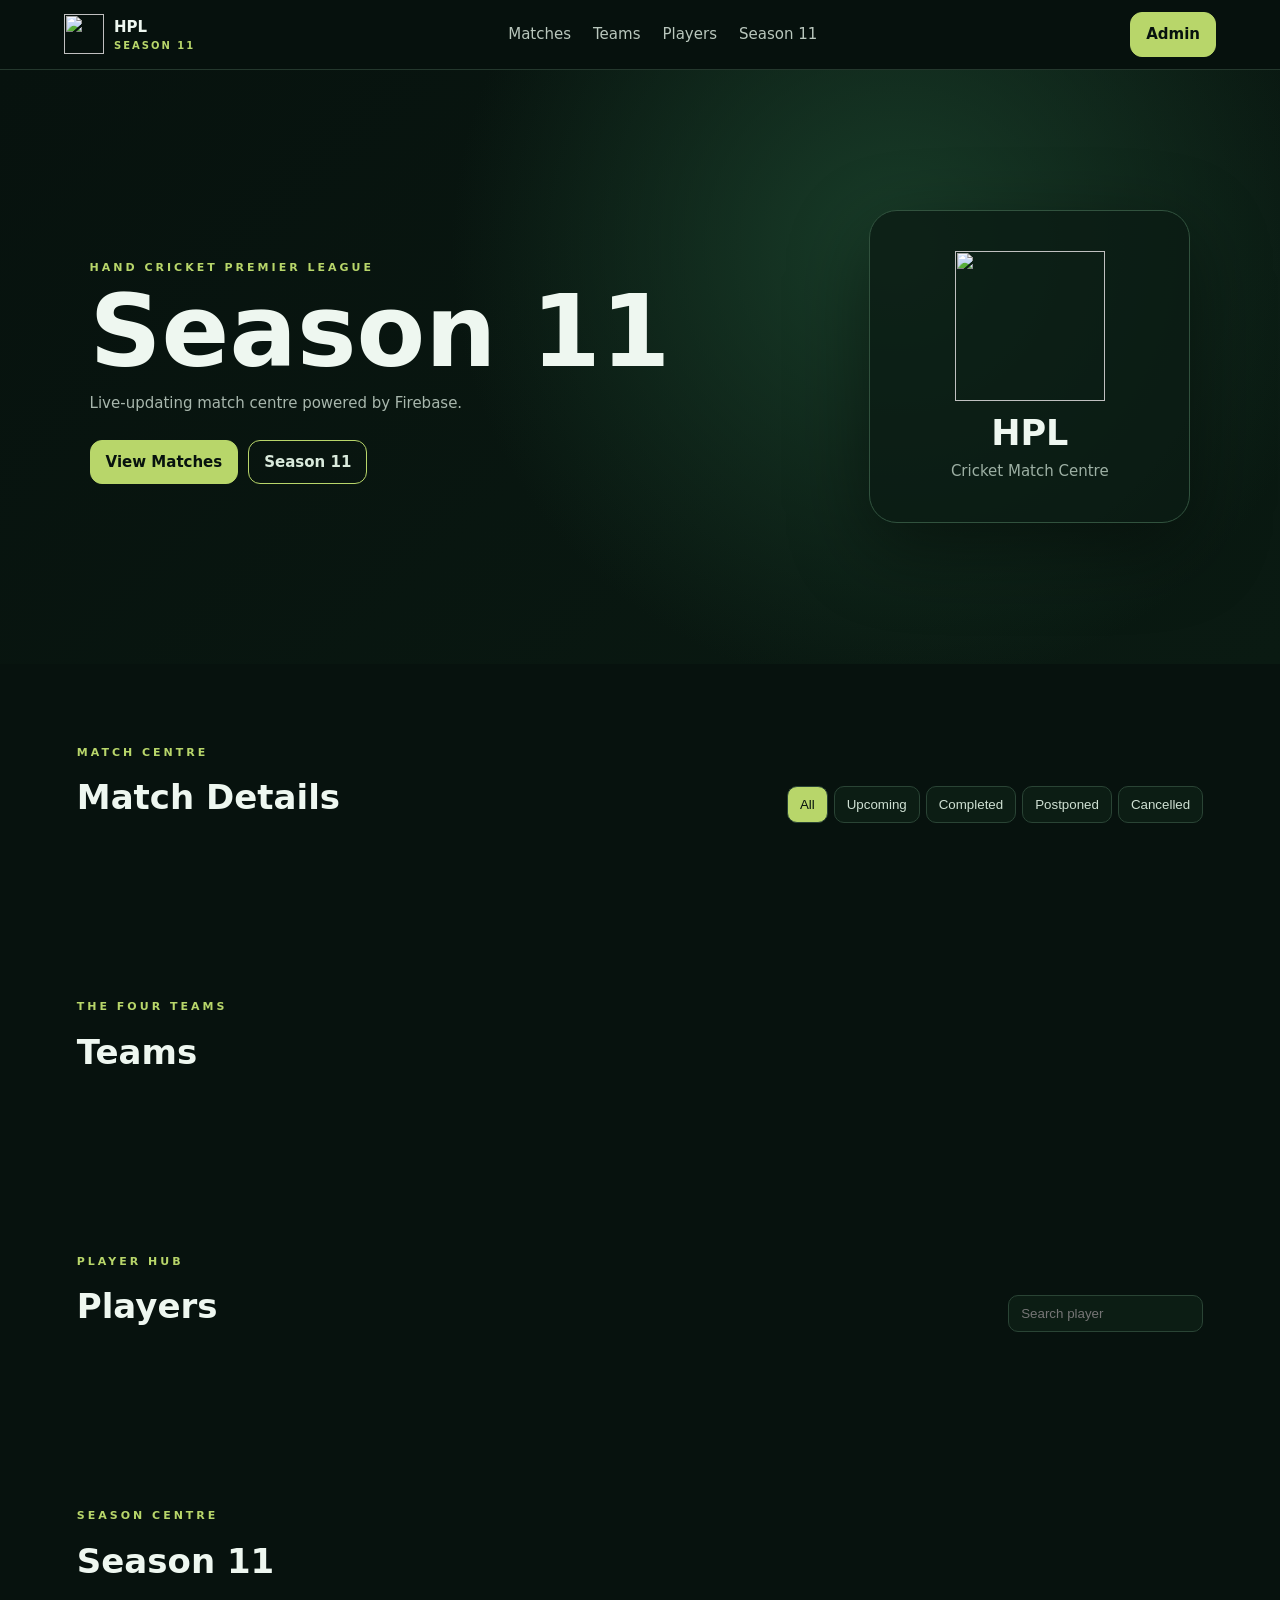
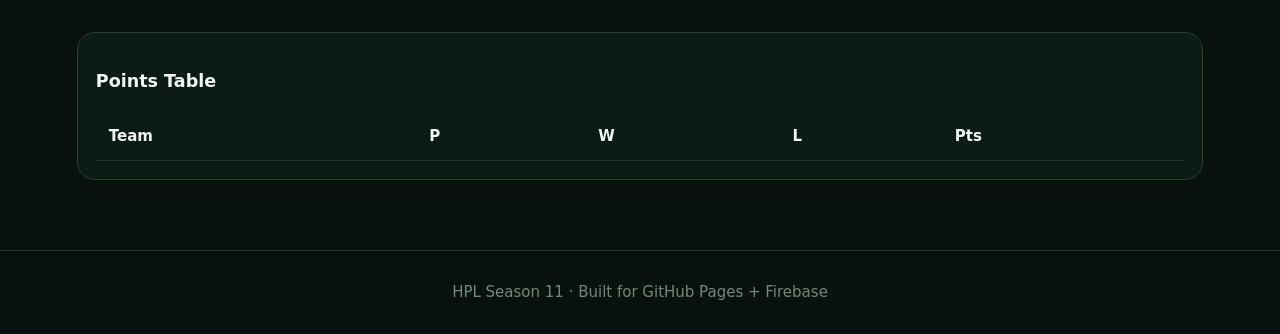
==== commit ec367d55: "Add files via upload" ====
--- a/index.html
+++ b/index.html
@@ -1 +1,3 @@
-<!doctype html><html lang="en"><head><meta charset="utf-8"><meta name="viewport" content="width=device-width,initial-scale=1"><meta name="theme-color" content="#05080d"><title>HPL Season 11</title><link rel="stylesheet" href="styles.css"></head><body><div id="opening"><img src="assets/hpl-opening.jpg"><div class="opening-ui"><div class="opening-title">HPL SEASON 11</div><div class="loading-track"><div id="loadingBar"></div></div><div id="loadingPercent">0%</div><button id="openHpl" disabled>TAP TO OPEN</button></div></div><div id="app" class="is-hidden"></div><script type="module" src="app.js"></script></body></html>
+<!doctype html>
+<html lang="en"><head><meta charset="utf-8"><meta name="viewport" content="width=device-width,initial-scale=1"><title>HPL Season 11</title><link rel="stylesheet" href="styles.css"></head>
+<body><div id="intro" class="intro"><img src="assets/hpl-logo.png"><div>HAND CRICKET PREMIER LEAGUE</div><small>SEASON 11</small></div><header class="top"><a class="brand" href="#home"><img src="assets/hpl-logo.png"><span>HPL <b>SEASON 11</b></span></a><nav><a href="#matches">Matches</a><a href="#teams">Teams</a><a href="#players">Players</a><a href="#season">Season 11</a></nav><a class="admin" href="admin.html">Admin</a></header><main id="app"><section id="home" class="hero"><div><p class="eyebrow">HAND CRICKET PREMIER LEAGUE</p><h1>Season 11</h1><p class="muted">Live-updating match centre powered by Firebase.</p><div class="heroBtns"><a href="#matches" class="btn">View Matches</a><a href="#season" class="btn ghost">Season 11</a></div></div><div class="heroCard"><img src="assets/hpl-logo.png"><strong>HPL</strong><span>Cricket Match Centre</span></div></section><section id="matches"><div class="sectionHead"><div><p class="eyebrow">MATCH CENTRE</p><h2>Match Details</h2></div><div class="tabs"><button data-filter="all" class="active">All</button><button data-filter="upcoming">Upcoming</button><button data-filter="completed">Completed</button><button data-filter="postponed">Postponed</button><button data-filter="cancelled">Cancelled</button></div></div><div id="matchGrid" class="grid"></div></section><section id="teams"><div class="sectionHead"><div><p class="eyebrow">THE FOUR TEAMS</p><h2>Teams</h2></div></div><div id="teamGrid" class="teamGrid"></div></section><section id="players"><div class="sectionHead"><div><p class="eyebrow">PLAYER HUB</p><h2>Players</h2></div><input id="playerSearch" class="search" placeholder="Search player"></div><div id="playerGrid" class="grid players"></div></section><section id="season"><div class="sectionHead"><div><p class="eyebrow">SEASON CENTRE</p><h2>Season 11</h2></div></div><div id="seasonCards" class="stats"></div><div class="tableWrap"><h3>Points Table</h3><table><thead><tr><th>Team</th><th>P</th><th>W</th><th>L</th><th>Pts</th></tr></thead><tbody id="pointsBody"></tbody></table></div></section></main><div id="modal" class="modal hidden"></div><footer>HPL Season 11 · Built for GitHub Pages + Firebase</footer><script type="module" src="app.js"></script></body></html>
--- a/styles.css
+++ b/styles.css
@@ -1,26 +1 @@
-:root{--bg:#050a12;--panel:#0b1320cc;--panel2:#101a2acc;--gold:#e7b84b;--gold2:#fff0a8;--green:#1fd27a;--text:#f7f8fb;--muted:#9ca8ba;--line:#ffffff18;--danger:#ff6b6b;--radius:22px;--shadow:0 20px 60px #0008}
-*{box-sizing:border-box}html,body{margin:0;min-height:100%;background:var(--bg);color:var(--text);font-family:Inter,system-ui,-apple-system,BlinkMacSystemFont,"Segoe UI",sans-serif}button,input{font:inherit}button{cursor:pointer}a{color:inherit;text-decoration:none}
-body{overflow-x:hidden}.is-hidden{display:none!important}
-.opening{position:fixed;inset:0;z-index:9999;overflow:hidden;background:#050a12}.opening-bg{position:absolute;inset:0;background:url('assets/hpl-opening.jpg') center/cover no-repeat;transform:scale(1.01)}.opening-shade{position:absolute;inset:0;background:linear-gradient(180deg,#00000018 0%,#00000008 46%,#02050de8 100%)}.opening-content{position:absolute;left:50%;bottom:max(7vh,48px);transform:translateX(-50%);width:min(420px,84vw);text-align:center}.loading-label{font-weight:800;letter-spacing:.16em;font-size:12px;color:#fff;text-shadow:0 2px 20px #000;margin-bottom:10px}.loading-label span{color:var(--gold2)}.loading-track{height:4px;background:#ffffff20;border-radius:20px;overflow:hidden;box-shadow:0 0 24px #000}.loading-track span{display:block;width:0;height:100%;background:linear-gradient(90deg,var(--green),var(--gold));border-radius:20px;transition:width .12s linear}.open-button{margin-top:24px;padding:14px 30px;border:1px solid #e7b84b99;border-radius:999px;color:#fff;background:#07101bd9;box-shadow:0 0 30px #e7b84b20,inset 0 0 20px #ffffff08;letter-spacing:.14em;font-size:12px;font-weight:900;transition:.25s}.open-button:disabled{opacity:0;transform:translateY(8px)}.open-button:not(:disabled):hover{background:#e7b84b18;box-shadow:0 0 40px #e7b84b35;transform:translateY(-2px)}
-.app-shell{min-height:100vh;background:radial-gradient(circle at 50% -10%,#16324f55,transparent 42%),linear-gradient(180deg,#07101c,#050a12 60%)}.topbar{position:sticky;top:0;z-index:50;height:70px;display:flex;align-items:center;justify-content:space-between;padding:0 max(18px,calc((100vw - 1180px)/2));background:#050a12d9;border-bottom:1px solid var(--line);backdrop-filter:blur(18px)}.brand{display:flex;align-items:center;gap:10px}.brand-mark{width:42px;height:42px;border-radius:13px;object-fit:contain;background:#07101c;border:1px solid #ffffff12}.brand-title{font-size:13px;font-weight:900;letter-spacing:.08em}.brand-sub{font-size:10px;color:var(--muted);margin-top:2px}.top-actions{display:flex;gap:8px}.icon-btn{width:40px;height:40px;border:1px solid var(--line);border-radius:13px;background:#ffffff08;color:#fff}.main{width:min(1180px,calc(100% - 28px));margin:0 auto;padding:22px 0 100px}.hero{position:relative;min-height:280px;border:1px solid #ffffff18;border-radius:28px;overflow:hidden;background:linear-gradient(110deg,#07111d,#10203a);box-shadow:var(--shadow);margin-bottom:22px}.hero:before{content:"";position:absolute;inset:0;background:linear-gradient(90deg,#050a12f2 0%,#050a128c 45%,#050a1220 100%),url('assets/hpl-opening.jpg') 72% center/cover no-repeat}.hero-content{position:relative;z-index:1;padding:34px;max-width:600px}.eyebrow{color:var(--gold);font-size:11px;font-weight:900;letter-spacing:.2em;text-transform:uppercase}.hero h1{font-size:clamp(32px,6vw,64px);line-height:.98;margin:12px 0}.hero p{color:#c4ccd8;max-width:520px;line-height:1.55}.gold-line{width:70px;height:3px;background:linear-gradient(90deg,var(--gold),transparent);margin:20px 0}.section-head{display:flex;align-items:end;justify-content:space-between;margin:28px 2px 12px}.section-head h2{font-size:18px;margin:0}.section-head span{font-size:11px;color:var(--muted)}.grid{display:grid;grid-template-columns:repeat(4,1fr);gap:14px}.card{background:linear-gradient(145deg,#111b2ad9,#09111cdd);border:1px solid var(--line);border-radius:var(--radius);box-shadow:0 14px 45px #0005;backdrop-filter:blur(14px)}.stat-card{padding:18px}.stat-label{font-size:10px;color:var(--muted);text-transform:uppercase;letter-spacing:.12em}.stat-value{font-size:30px;font-weight:900;margin-top:6px}.quick{display:grid;grid-template-columns:repeat(4,1fr);gap:12px}.quick button{padding:18px;text-align:left;color:#fff;border:1px solid var(--line);border-radius:18px;background:#ffffff06}.quick strong{display:block;font-size:14px}.quick small{display:block;color:var(--muted);margin-top:5px}.match-list,.team-list,.player-list,.record-list{display:grid;gap:12px}.match-card{padding:17px;display:grid;grid-template-columns:1fr auto 1fr;align-items:center;gap:12px}.team-side{text-align:center}.team-side:first-child{text-align:left}.team-side:last-child{text-align:right}.team-side img{width:42px;height:42px;object-fit:contain;vertical-align:middle;margin:0 8px}.score{font-size:20px;font-weight:900}.result{font-size:10px;color:var(--green);font-weight:900;text-align:center;text-transform:uppercase}.sub{font-size:11px;color:var(--muted)}.team-card{padding:16px;display:flex;align-items:center;gap:14px}.team-card img{width:58px;height:58px;object-fit:contain}.team-card h3{margin:0 0 5px}.player-card{padding:16px;display:flex;align-items:center;gap:14px}.avatar{width:52px;height:52px;border-radius:16px;background:linear-gradient(145deg,#1b2b40,#07101b);display:grid;place-items:center;color:var(--gold);font-weight:900;border:1px solid #ffffff16}.player-card h3{margin:0}.pill{display:inline-block;margin-top:6px;padding:4px 8px;border-radius:999px;background:#ffffff08;border:1px solid var(--line);font-size:10px;color:#c5cfdb}.table-wrap{overflow:auto}.points-table{width:100%;border-collapse:collapse;min-width:560px}.points-table th,.points-table td{padding:13px 12px;border-bottom:1px solid var(--line);text-align:left;font-size:12px}.points-table th{color:var(--muted);font-size:10px;text-transform:uppercase;letter-spacing:.1em}.points-table td:last-child{font-weight:900;color:var(--gold)}.record-row{display:flex;align-items:center;justify-content:space-between;padding:15px 17px}.record-name{font-weight:800}.record-meta{color:var(--muted);font-size:10px}.record-value{font-weight:900;color:var(--gold);font-size:18px}.page-title{margin:8px 0 18px}.page-title h1{margin:0;font-size:28px}.page-title p{color:var(--muted);margin:7px 0}.tabs{display:flex;gap:8px;overflow:auto;margin-bottom:16px}.tabs button{white-space:nowrap;border:1px solid var(--line);border-radius:999px;background:#ffffff06;color:#aeb8c7;padding:9px 13px;font-size:11px}.tabs button.active{color:#08101a;background:var(--gold);border-color:var(--gold);font-weight:900}.bottom-nav{position:fixed;z-index:60;left:50%;bottom:10px;transform:translateX(-50%);width:min(520px,calc(100% - 20px));display:grid;grid-template-columns:repeat(5,1fr);padding:7px;background:#08111ddf;border:1px solid #ffffff18;border-radius:20px;backdrop-filter:blur(20px);box-shadow:0 12px 40px #0009}.bottom-nav button{border:0;background:transparent;color:#8290a3;font-size:10px;padding:8px 4px;border-radius:14px}.bottom-nav button.active{color:var(--gold);background:#e7b84b0f}.toast{position:fixed;left:50%;top:82px;transform:translateX(-50%) translateY(-12px);z-index:100;background:#0e1826f5;border:1px solid var(--line);padding:10px 14px;border-radius:999px;color:#fff;font-size:11px;opacity:0;pointer-events:none;transition:.25s}.toast.show{opacity:1;transform:translateX(-50%) translateY(0)}
-@media(min-width:800px){.bottom-nav{display:none}.hero{min-height:360px}.main{padding-bottom:50px}.desktop-two{display:grid;grid-template-columns:1.35fr .65fr;gap:18px}}@media(max-width:799px){.grid{grid-template-columns:repeat(2,1fr)}.quick{grid-template-columns:repeat(2,1fr)}.hero-content{padding:26px 22px}.hero{min-height:310px}.match-card{grid-template-columns:1fr auto 1fr}.team-side img{display:block;margin:0 auto 5px}.topbar{padding:0 14px}.brand-sub{display:none}}@media(max-width:460px){.main{width:min(100% - 18px,1180px)}.grid{gap:9px}.stat-card{padding:14px}.stat-value{font-size:24px}.hero h1{font-size:38px}.quick{gap:9px}.quick button{padding:14px}.match-card{padding:14px}.team-side{font-size:11px}}
-
-/* V2.1 profile + opening polish */
-.brand-button{border:0;background:transparent;color:inherit;padding:0;cursor:pointer;text-align:left}
-.text-link{border:0;background:transparent;color:var(--gold);font-size:11px;cursor:pointer}
-.player-card,.record-row{width:100%;text-align:left;color:#fff;cursor:pointer}
-.player-card{transition:transform .2s ease,border-color .2s ease,background .2s ease}
-.player-card:hover,.record-row:hover{transform:translateY(-2px);border-color:#e7b84b55;background:linear-gradient(145deg,#15243a,#0b1421)}
-.player-main{flex:1;min-width:0}.player-main h3{font-size:15px}.player-arrow{font-size:28px;color:var(--gold);font-weight:300}
-.profile-head{display:grid;grid-template-columns:auto 86px 1fr;align-items:center;gap:18px;margin:8px 0 22px}
-.back-btn{border:1px solid var(--line);background:#ffffff08;color:#d9e1ec;border-radius:999px;padding:9px 13px;cursor:pointer}
-.profile-avatar{width:86px;height:86px;border-radius:26px;display:grid;place-items:center;background:radial-gradient(circle at 35% 25%,#2b4666,#07101b 70%);border:1px solid #e7b84b55;color:var(--gold);font-size:26px;font-weight:900;box-shadow:0 0 35px #e7b84b12}
-.profile-head h1{margin:4px 0;font-size:clamp(28px,5vw,44px)}
-.profile-head p{margin:0;color:var(--muted)}
-.profile-grid{display:grid;grid-template-columns:1fr 1fr;gap:14px}.profile-card{padding:20px}.profile-card h2{margin:0 0 15px;font-size:16px}.profile-fields{display:grid;grid-template-columns:repeat(2,1fr);gap:12px}.profile-fields div{padding:11px 12px;border-radius:14px;background:#ffffff06;border:1px solid #ffffff0d}.profile-fields span,.mini-stat span{display:block;color:var(--muted);font-size:9px;text-transform:uppercase;letter-spacing:.09em}.profile-fields b{display:block;margin-top:5px;font-size:12px}.profile-stats{display:grid;grid-template-columns:repeat(3,1fr);gap:9px}.mini-stat{padding:13px 10px;border-radius:14px;background:#ffffff06;border:1px solid #ffffff0d}.mini-stat strong{display:block;margin-top:5px;font-size:19px;color:var(--gold)}
-.opening-bg{background-position:center center}.opening-content{bottom:max(6vh,36px)}.loading-label{font-size:11px}.open-button{opacity:1}.open-button.ready{animation:pulseOpen 1.5s ease-in-out infinite}@keyframes pulseOpen{0%,100%{box-shadow:0 0 25px #e7b84b20,inset 0 0 20px #ffffff08}50%{box-shadow:0 0 42px #e7b84b55,inset 0 0 24px #ffffff10}}
-@media(max-width:799px){.profile-head{grid-template-columns:auto 64px 1fr;gap:12px}.profile-avatar{width:64px;height:64px;border-radius:20px;font-size:20px}.profile-grid{grid-template-columns:1fr}.profile-fields{grid-template-columns:1fr 1fr}.profile-stats{grid-template-columns:repeat(3,1fr)}}
-@media(max-width:460px){.profile-head{grid-template-columns:1fr;gap:10px}.back-btn{justify-self:start}.profile-avatar{width:72px;height:72px}.profile-fields{grid-template-columns:1fr}.profile-stats{grid-template-columns:repeat(2,1fr)}.opening-content{width:min(390px,88vw)}}
-/* Final V2 additions */
-#opening{position:fixed;inset:0;z-index:9999;background:#05080d;overflow:hidden}#opening>img{position:absolute;width:100%;height:100%;object-fit:cover;object-position:center}.opening-ui{position:absolute;left:50%;bottom:6vh;transform:translateX(-50%);width:min(420px,86vw);text-align:center}.opening-title{font-size:12px;font-weight:900;letter-spacing:.2em;color:#fff;margin-bottom:12px;text-shadow:0 2px 20px #000}.opening-ui .loading-track{height:4px;background:#ffffff20;border-radius:9px;overflow:hidden}.opening-ui #loadingBar{height:100%;width:0;background:linear-gradient(90deg,var(--green),var(--gold));transition:width .1s}.opening-ui #loadingPercent{font-size:11px;color:#fff;margin-top:8px}.opening-ui #openHpl{margin-top:20px;padding:14px 28px;border:1px solid #e7b84b99;border-radius:999px;background:#07101ddd;color:#fff;font-weight:900;letter-spacing:.15em}.opening-ui #openHpl:not(:disabled){animation:pulseOpen 1.5s ease-in-out infinite}.opening-ui #openHpl:disabled{opacity:.25}.is-hidden{display:none!important}.match-status{display:inline-block;grid-column:1/-1;justify-self:end;padding:5px 9px;border-radius:999px;background:#ffffff09;border:1px solid #ffffff16;color:var(--gold);font-size:9px;font-weight:900;text-transform:uppercase;letter-spacing:.08em}.pro-grid{display:grid;grid-template-columns:repeat(2,1fr);gap:12px}.pro-grid>div{border:1px solid var(--line);border-radius:15px;padding:13px;background:#ffffff04}.pro-grid h3{margin:0 0 10px;font-size:13px}.profile-stats{display:grid;grid-template-columns:repeat(4,1fr);gap:8px}.mini-stat{padding:11px;border:1px solid var(--line);border-radius:12px;background:#ffffff04}.mini-stat span{display:block;color:var(--muted);font-size:9px;text-transform:uppercase}.mini-stat strong{display:block;margin-top:4px;font-size:17px}.back-btn{border:1px solid var(--line);background:#ffffff08;color:#fff;border-radius:12px;padding:9px 12px;margin-bottom:14px}.profile-head{display:grid;grid-template-columns:auto 1fr;gap:16px;align-items:center;margin-bottom:16px}.profile-avatar{width:86px;height:86px;border-radius:25px;background:linear-gradient(145deg,#1b2b40,#07101b);display:grid;place-items:center;color:var(--gold);font-weight:900;font-size:25px;border:1px solid #ffffff16}
-@media(max-width:650px){.pro-grid{grid-template-columns:1fr}.profile-stats{grid-template-columns:repeat(2,1fr)}}
+*{box-sizing:border-box}html{scroll-behavior:smooth}body{margin:0;background:#07120e;color:#eef7f0;font:15px/1.5 system-ui,-apple-system,Segoe UI,sans-serif}a{color:inherit;text-decoration:none}.intro{position:fixed;inset:0;z-index:99;background:#06100c;display:grid;place-content:center;text-align:center;gap:8px;animation:intro 2.2s forwards}.intro img{width:105px;height:105px;object-fit:contain;margin:auto;filter:drop-shadow(0 0 28px #b8d66a)}.intro div{font-weight:900;letter-spacing:2px}.intro small{color:#b8d66a;letter-spacing:4px}@keyframes intro{0%,75%{opacity:1}100%{opacity:0;visibility:hidden}}.top{position:sticky;top:0;z-index:20;display:flex;align-items:center;justify-content:space-between;padding:12px 5vw;background:#07120ee8;border-bottom:1px solid #24382d;backdrop-filter:blur(18px)}.brand{display:flex;gap:10px;align-items:center;font-weight:900}.brand img{width:40px;height:40px;object-fit:contain}.brand b{display:block;color:#b8d66a;font-size:10px;letter-spacing:2px}.top nav{display:flex;gap:22px;color:#b9c7bd}.top nav a:hover{color:#d5ee92}.admin,.btn{padding:10px 15px;border:1px solid #b8d66a;border-radius:12px;background:#b8d66a;color:#07120e;font-weight:800}.hero{min-height:66vh;display:grid;grid-template-columns:1.4fr .6fr;gap:30px;align-items:center;padding:8vw 7vw;background:radial-gradient(circle at 70% 30%,#193d29,transparent 45%),linear-gradient(135deg,#07120e,#0a1a12)}.eyebrow{color:#b8d66a;font-size:11px;font-weight:900;letter-spacing:3px}.hero h1{font-size:clamp(50px,8vw,100px);line-height:.9;margin:10px 0}.muted{color:#a8b7ad}.heroBtns{display:flex;gap:10px;margin-top:25px}.ghost{background:transparent;color:#d9eadc}.heroCard{border:1px solid #31523e;border-radius:28px;padding:40px;text-align:center;background:#0b1b13cc;box-shadow:0 25px 80px #0007}.heroCard img{width:150px;height:150px;object-fit:contain}.heroCard strong{display:block;font-size:35px}.heroCard span{color:#9db0a4}section{padding:70px 6vw}.sectionHead{display:flex;justify-content:space-between;align-items:end;gap:20px;margin-bottom:25px}.sectionHead h2{font-size:34px;margin:0}.tabs{display:flex;gap:6px;flex-wrap:wrap}.tabs button,.search{border:1px solid #2a4435;background:#0c1d14;color:#cfe0d3;padding:10px 12px;border-radius:10px}.tabs .active{background:#b8d66a;color:#07120e}.grid,.teamGrid{display:grid;grid-template-columns:repeat(3,1fr);gap:18px}.card,.team{border:1px solid #263f31;border-radius:18px;background:#0c1c14;overflow:hidden}.card img{width:100%;height:220px;object-fit:cover;background:#101f18}.cardBody,.teamBody{padding:18px}.card h3,.team h3{margin:0 0 7px}.pill{display:inline-block;padding:4px 8px;border-radius:999px;background:#182c20;color:#b8d66a;font-size:11px;font-weight:800}.team{display:flex;align-items:center;gap:14px;padding:18px}.team img{width:82px;height:82px;object-fit:contain}.players .card img{height:190px;object-fit:cover}.stats{display:grid;grid-template-columns:repeat(4,1fr);gap:14px;margin-bottom:20px}.stat{padding:20px;border:1px solid #263f31;border-radius:16px;background:#0c1c14}.stat b{font-size:28px;display:block}.tableWrap{border:1px solid #263f31;border-radius:18px;padding:18px;background:#0c1c14;overflow:auto}table{width:100%;border-collapse:collapse}th,td{padding:13px;border-bottom:1px solid #20362a;text-align:left}.modal{position:fixed;inset:0;z-index:50;background:#000b;display:grid;place-items:center;padding:20px}.modal.hidden{display:none}.dialog{max-width:850px;width:100%;max-height:90vh;overflow:auto;background:#0b1b13;border:1px solid #38583f;border-radius:22px;padding:22px}.dialog img{width:100%;max-height:430px;object-fit:cover;border-radius:14px}.close{float:right;background:none;border:1px solid #46614f;color:#fff;border-radius:8px;padding:6px 10px}footer{text-align:center;padding:30px;color:#71877a;border-top:1px solid #20372b}@media(max-width:800px){.top nav{display:none}.hero{grid-template-columns:1fr}.grid,.teamGrid{grid-template-columns:1fr}.stats{grid-template-columns:repeat(2,1fr)}.sectionHead{align-items:start;flex-direction:column}.hero h1{font-size:60px}}
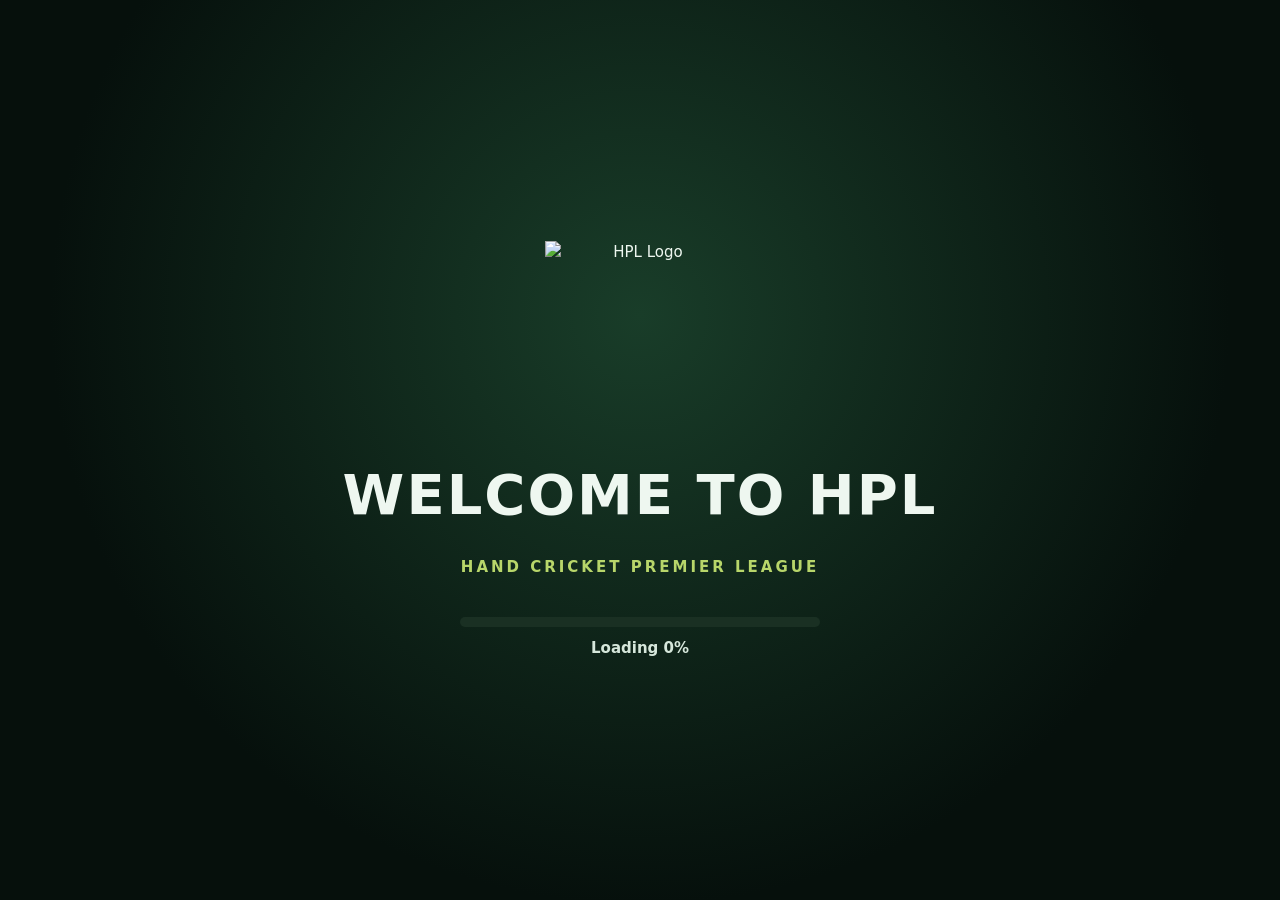
==== commit 35c686cc: "Add files via upload" ====
--- a/index.html
+++ b/index.html
@@ -1,3 +1,8 @@
-<!doctype html>
-<html lang="en"><head><meta charset="utf-8"><meta name="viewport" content="width=device-width,initial-scale=1"><title>HPL Season 11</title><link rel="stylesheet" href="styles.css"></head>
-<body><div id="intro" class="intro"><img src="assets/hpl-logo.png"><div>HAND CRICKET PREMIER LEAGUE</div><small>SEASON 11</small></div><header class="top"><a class="brand" href="#home"><img src="assets/hpl-logo.png"><span>HPL <b>SEASON 11</b></span></a><nav><a href="#matches">Matches</a><a href="#teams">Teams</a><a href="#players">Players</a><a href="#season">Season 11</a></nav><a class="admin" href="admin.html">Admin</a></header><main id="app"><section id="home" class="hero"><div><p class="eyebrow">HAND CRICKET PREMIER LEAGUE</p><h1>Season 11</h1><p class="muted">Live-updating match centre powered by Firebase.</p><div class="heroBtns"><a href="#matches" class="btn">View Matches</a><a href="#season" class="btn ghost">Season 11</a></div></div><div class="heroCard"><img src="assets/hpl-logo.png"><strong>HPL</strong><span>Cricket Match Centre</span></div></section><section id="matches"><div class="sectionHead"><div><p class="eyebrow">MATCH CENTRE</p><h2>Match Details</h2></div><div class="tabs"><button data-filter="all" class="active">All</button><button data-filter="upcoming">Upcoming</button><button data-filter="completed">Completed</button><button data-filter="postponed">Postponed</button><button data-filter="cancelled">Cancelled</button></div></div><div id="matchGrid" class="grid"></div></section><section id="teams"><div class="sectionHead"><div><p class="eyebrow">THE FOUR TEAMS</p><h2>Teams</h2></div></div><div id="teamGrid" class="teamGrid"></div></section><section id="players"><div class="sectionHead"><div><p class="eyebrow">PLAYER HUB</p><h2>Players</h2></div><input id="playerSearch" class="search" placeholder="Search player"></div><div id="playerGrid" class="grid players"></div></section><section id="season"><div class="sectionHead"><div><p class="eyebrow">SEASON CENTRE</p><h2>Season 11</h2></div></div><div id="seasonCards" class="stats"></div><div class="tableWrap"><h3>Points Table</h3><table><thead><tr><th>Team</th><th>P</th><th>W</th><th>L</th><th>Pts</th></tr></thead><tbody id="pointsBody"></tbody></table></div></section></main><div id="modal" class="modal hidden"></div><footer>HPL Season 11 · Built for GitHub Pages + Firebase</footer><script type="module" src="app.js"></script></body></html>+<!doctype html><html lang="en"><head><meta charset="utf-8"><meta name="viewport" content="width=device-width,initial-scale=1"><meta name="theme-color" content="#07120e"><title>HPL | Hand Cricket Premier League</title><link rel="stylesheet" href="styles.css"></head><body>
+<div id="welcome" class="welcome"><img src="assets/hpl-logo.png" alt="HPL Logo"><h1>WELCOME TO HPL</h1><p>HAND CRICKET PREMIER LEAGUE</p><div class="loader"><span id="loadbar"></span></div><strong id="loadtext">Loading 0%</strong><button id="tapopen" hidden> TAP TO OPEN → </button></div>
+<div id="site" hidden><header class="top"><a class="brand" href="#home"><img src="assets/hpl-logo.png" alt="HPL"><span>HPL <b>HAND CRICKET PREMIER LEAGUE</b></span></a><nav><a href="#matches">Matches</a><a href="#teams">Teams</a><a href="#players">Players</a><a href="#season">Points Table</a></nav><a class="admin" href="admin.html">Admin</a></header><main><section id="home" class="hero"><div><p class="eyebrow">HAND CRICKET PREMIER LEAGUE</p><h1>HPL Season 11</h1><p class="muted">Choose a team to view its complete squad. Tap any player to open their profile.</p><div class="heroBtns"><a href="#teams" class="btn">Explore Teams</a><a href="#matches" class="btn ghost">Match Centre</a></div></div><div class="heroCard"><img src="assets/hpl-logo.png" alt="HPL Logo"><strong>HPL</strong><span>Season 11</span></div></section>
+<section id="teams"><div class="sectionHead"><div><p class="eyebrow">THE FOUR TEAMS</p><h2>Teams · Tap to View Squad</h2></div></div><div id="teamGrid" class="teamGrid"></div></section>
+<section id="squadSection" hidden><div class="sectionHead"><div><p class="eyebrow" id="squadGround"></p><h2 id="squadTitle">Squad</h2></div><button id="backTeams" class="btn ghost">← All Teams</button></div><div id="squadGrid" class="grid players"></div></section>
+<section id="players"><div class="sectionHead"><div><p class="eyebrow">PLAYER HUB</p><h2>All Players</h2></div><input id="playerSearch" class="search" placeholder="Search player"></div><div id="playerGrid" class="grid players"></div></section>
+<section id="matches"><div class="sectionHead"><div><p class="eyebrow">MATCH CENTRE</p><h2>Match Results & Scorecards</h2></div><div class="tabs"><button data-filter="all" class="active">All</button><button data-filter="Upcoming">Upcoming</button><button data-filter="Completed">Completed</button><button data-filter="Postponed">Postponed</button><button data-filter="Cancelled">Cancelled</button></div></div><div id="matchGrid" class="grid"></div></section>
+<section id="season"><div class="sectionHead"><div><p class="eyebrow">SEASON CENTRE</p><h2>Season 11</h2></div></div><div id="seasonCards" class="stats"></div><div class="tableWrap"><h3>Points Table</h3><table><thead><tr><th>Team</th><th>P</th><th>W</th><th>L</th><th>Pts</th></tr></thead><tbody id="pointsBody"></tbody></table></div></section></main><div id="modal" class="modal hidden" role="dialog" aria-modal="true"></div><footer>HPL · Hand Cricket Premier League</footer></div><script type="module" src="app.js"></script></body></html>
--- a/styles.css
+++ b/styles.css
@@ -1 +1 @@
-*{box-sizing:border-box}html{scroll-behavior:smooth}body{margin:0;background:#07120e;color:#eef7f0;font:15px/1.5 system-ui,-apple-system,Segoe UI,sans-serif}a{color:inherit;text-decoration:none}.intro{position:fixed;inset:0;z-index:99;background:#06100c;display:grid;place-content:center;text-align:center;gap:8px;animation:intro 2.2s forwards}.intro img{width:105px;height:105px;object-fit:contain;margin:auto;filter:drop-shadow(0 0 28px #b8d66a)}.intro div{font-weight:900;letter-spacing:2px}.intro small{color:#b8d66a;letter-spacing:4px}@keyframes intro{0%,75%{opacity:1}100%{opacity:0;visibility:hidden}}.top{position:sticky;top:0;z-index:20;display:flex;align-items:center;justify-content:space-between;padding:12px 5vw;background:#07120ee8;border-bottom:1px solid #24382d;backdrop-filter:blur(18px)}.brand{display:flex;gap:10px;align-items:center;font-weight:900}.brand img{width:40px;height:40px;object-fit:contain}.brand b{display:block;color:#b8d66a;font-size:10px;letter-spacing:2px}.top nav{display:flex;gap:22px;color:#b9c7bd}.top nav a:hover{color:#d5ee92}.admin,.btn{padding:10px 15px;border:1px solid #b8d66a;border-radius:12px;background:#b8d66a;color:#07120e;font-weight:800}.hero{min-height:66vh;display:grid;grid-template-columns:1.4fr .6fr;gap:30px;align-items:center;padding:8vw 7vw;background:radial-gradient(circle at 70% 30%,#193d29,transparent 45%),linear-gradient(135deg,#07120e,#0a1a12)}.eyebrow{color:#b8d66a;font-size:11px;font-weight:900;letter-spacing:3px}.hero h1{font-size:clamp(50px,8vw,100px);line-height:.9;margin:10px 0}.muted{color:#a8b7ad}.heroBtns{display:flex;gap:10px;margin-top:25px}.ghost{background:transparent;color:#d9eadc}.heroCard{border:1px solid #31523e;border-radius:28px;padding:40px;text-align:center;background:#0b1b13cc;box-shadow:0 25px 80px #0007}.heroCard img{width:150px;height:150px;object-fit:contain}.heroCard strong{display:block;font-size:35px}.heroCard span{color:#9db0a4}section{padding:70px 6vw}.sectionHead{display:flex;justify-content:space-between;align-items:end;gap:20px;margin-bottom:25px}.sectionHead h2{font-size:34px;margin:0}.tabs{display:flex;gap:6px;flex-wrap:wrap}.tabs button,.search{border:1px solid #2a4435;background:#0c1d14;color:#cfe0d3;padding:10px 12px;border-radius:10px}.tabs .active{background:#b8d66a;color:#07120e}.grid,.teamGrid{display:grid;grid-template-columns:repeat(3,1fr);gap:18px}.card,.team{border:1px solid #263f31;border-radius:18px;background:#0c1c14;overflow:hidden}.card img{width:100%;height:220px;object-fit:cover;background:#101f18}.cardBody,.teamBody{padding:18px}.card h3,.team h3{margin:0 0 7px}.pill{display:inline-block;padding:4px 8px;border-radius:999px;background:#182c20;color:#b8d66a;font-size:11px;font-weight:800}.team{display:flex;align-items:center;gap:14px;padding:18px}.team img{width:82px;height:82px;object-fit:contain}.players .card img{height:190px;object-fit:cover}.stats{display:grid;grid-template-columns:repeat(4,1fr);gap:14px;margin-bottom:20px}.stat{padding:20px;border:1px solid #263f31;border-radius:16px;background:#0c1c14}.stat b{font-size:28px;display:block}.tableWrap{border:1px solid #263f31;border-radius:18px;padding:18px;background:#0c1c14;overflow:auto}table{width:100%;border-collapse:collapse}th,td{padding:13px;border-bottom:1px solid #20362a;text-align:left}.modal{position:fixed;inset:0;z-index:50;background:#000b;display:grid;place-items:center;padding:20px}.modal.hidden{display:none}.dialog{max-width:850px;width:100%;max-height:90vh;overflow:auto;background:#0b1b13;border:1px solid #38583f;border-radius:22px;padding:22px}.dialog img{width:100%;max-height:430px;object-fit:cover;border-radius:14px}.close{float:right;background:none;border:1px solid #46614f;color:#fff;border-radius:8px;padding:6px 10px}footer{text-align:center;padding:30px;color:#71877a;border-top:1px solid #20372b}@media(max-width:800px){.top nav{display:none}.hero{grid-template-columns:1fr}.grid,.teamGrid{grid-template-columns:1fr}.stats{grid-template-columns:repeat(2,1fr)}.sectionHead{align-items:start;flex-direction:column}.hero h1{font-size:60px}}+*{box-sizing:border-box}html{scroll-behavior:smooth}body{margin:0;background:#07120e;color:#eef7f0;font:15px/1.5 system-ui,-apple-system,Segoe UI,sans-serif}a{color:inherit;text-decoration:none}button,input{font:inherit}button{cursor:pointer}.welcome{position:fixed;inset:0;z-index:9999;background:radial-gradient(circle at 50% 35%,#193d29,#06100c 68%);display:flex;flex-direction:column;align-items:center;justify-content:center;text-align:center;padding:24px}.welcome[hidden],#site[hidden]{display:none}.welcome img{width:min(42vw,190px);height:min(42vw,190px);object-fit:contain;margin-bottom:18px}.welcome h1{font-size:clamp(30px,7vw,56px);margin:4px 0;letter-spacing:2px}.welcome p{letter-spacing:3px;color:#b8d66a;font-weight:800}.loader{width:min(360px,82vw);height:10px;border-radius:99px;background:#1a3023;overflow:hidden;margin:24px 0 10px}.loader span{display:block;height:100%;width:0;background:#b8d66a;transition:width .1s}.welcome strong{color:#d6e7db}.welcome button{margin-top:25px;background:#b8d66a;color:#07120e;border:0;border-radius:12px;padding:15px 28px;font-weight:1000;letter-spacing:1px}.top{position:sticky;top:0;z-index:20;display:flex;align-items:center;justify-content:space-between;padding:12px 5vw;background:#07120ee8;border-bottom:1px solid #24382d;backdrop-filter:blur(18px)}.brand{display:flex;gap:10px;align-items:center;font-weight:900}.brand img{width:46px;height:46px;object-fit:contain}.brand b{display:block;color:#b8d66a;font-size:10px;letter-spacing:1px}.top nav{display:flex;gap:22px;color:#b9c7bd}.top nav a:hover{color:#d5ee92}.admin,.btn{display:inline-block;padding:10px 15px;border:1px solid #b8d66a;border-radius:12px;background:#b8d66a;color:#07120e;font-weight:800}.hero{min-height:55vh;display:grid;grid-template-columns:1.4fr .6fr;gap:30px;align-items:center;padding:7vw;background:radial-gradient(circle at 70% 30%,#193d29,transparent 45%),linear-gradient(135deg,#07120e,#0a1a12)}.eyebrow{color:#b8d66a;font-size:11px;font-weight:900;letter-spacing:3px}.hero h1{font-size:clamp(48px,8vw,92px);line-height:.95;margin:10px 0}.muted{color:#a8b7ad}.heroBtns{display:flex;gap:10px;margin-top:25px}.ghost{background:transparent;color:#d9eadc}.heroCard{border:1px solid #31523e;border-radius:28px;padding:35px;text-align:center;background:#0b1b13cc}.heroCard img{width:145px;height:145px;object-fit:contain}.heroCard strong{display:block;font-size:35px}.heroCard span{color:#9db0a4}section{padding:60px 6vw;scroll-margin-top:80px}.sectionHead{display:flex;justify-content:space-between;align-items:end;gap:20px;margin-bottom:25px}.sectionHead h2{font-size:clamp(28px,4vw,38px);margin:0}.tabs{display:flex;gap:6px;flex-wrap:wrap}.tabs button,.search{border:1px solid #2a4435;background:#0c1d14;color:#cfe0d3;padding:10px 12px;border-radius:10px}.tabs .active{background:#b8d66a;color:#07120e}.grid,.teamGrid{display:grid;grid-template-columns:repeat(4,minmax(0,1fr));gap:18px}.card,.team{border:1px solid #263f31;border-radius:18px;background:#0c1c14;overflow:hidden;color:inherit;text-align:left;width:100%;padding:0}.card:hover,.team:hover{border-color:#b8d66a;transform:translateY(-2px)}.card img{width:100%;height:190px;object-fit:cover;background:#101f18}.cardBody,.teamBody{padding:16px}.card h3,.team h3{margin:0 0 7px}.pill{display:inline-block;padding:4px 8px;border-radius:999px;background:#182c20;color:#b8d66a;font-size:11px;font-weight:800}.team{display:flex;flex-direction:column;align-items:stretch;padding:18px;min-height:250px}.team img{width:100%;height:125px;object-fit:contain}.teamBody{padding:12px 0 0}.teamBody p{color:#a8b7ad;font-size:12px}.players .card img{height:180px;object-fit:cover}.stats{display:grid;grid-template-columns:repeat(4,1fr);gap:14px;margin-bottom:20px}.stat{padding:18px;border:1px solid #263f31;border-radius:16px;background:#0c1c14;overflow-wrap:anywhere}.stat b{font-size:26px;display:block}.stat .smallStat{font-size:15px} .tableWrap{border:1px solid #263f31;border-radius:18px;padding:18px;background:#0c1c14;overflow:auto}table{width:100%;border-collapse:collapse}th,td{padding:13px;border-bottom:1px solid #20362a;text-align:left}.modal{position:fixed;inset:0;z-index:50;background:#000c;display:grid;place-items:center;padding:20px}.modal.hidden{display:none}.dialog{max-width:850px;width:100%;max-height:90vh;overflow:auto;background:#0b1b13;border:1px solid #38583f;border-radius:22px;padding:22px}.dialog>img{max-width:100%;max-height:430px;object-fit:contain;border-radius:14px}.close{float:right;background:none;border:1px solid #46614f;color:#fff;border-radius:8px;padding:6px 10px}.profileHead{display:flex;gap:20px;align-items:center;margin:35px 0 20px}.profileHead img{width:145px;height:145px;object-fit:cover;border-radius:18px;background:#102219}.empty{grid-column:1/-1;padding:28px;border:1px dashed #46614f;border-radius:18px;color:#cfe0d3}.empty p{color:#a8b7ad}footer{text-align:center;padding:30px;color:#71877a;border-top:1px solid #20372b}#squadSection[hidden]{display:none}@media(max-width:1000px){.grid,.teamGrid{grid-template-columns:repeat(2,minmax(0,1fr))}.top nav{gap:10px}.stats{grid-template-columns:repeat(2,1fr)}}@media(max-width:650px){.top nav{display:none}.hero{grid-template-columns:1fr}.grid,.teamGrid{grid-template-columns:1fr}.team{flex-direction:row;min-height:0;align-items:center}.team img{width:95px;height:95px;flex-shrink:0}.teamBody{padding:5px}.stats{grid-template-columns:repeat(2,minmax(0,1fr))}.sectionHead{align-items:start;flex-direction:column}.profileHead{align-items:flex-start}.profileHead img{width:100px;height:100px}.hero h1{font-size:56px}}
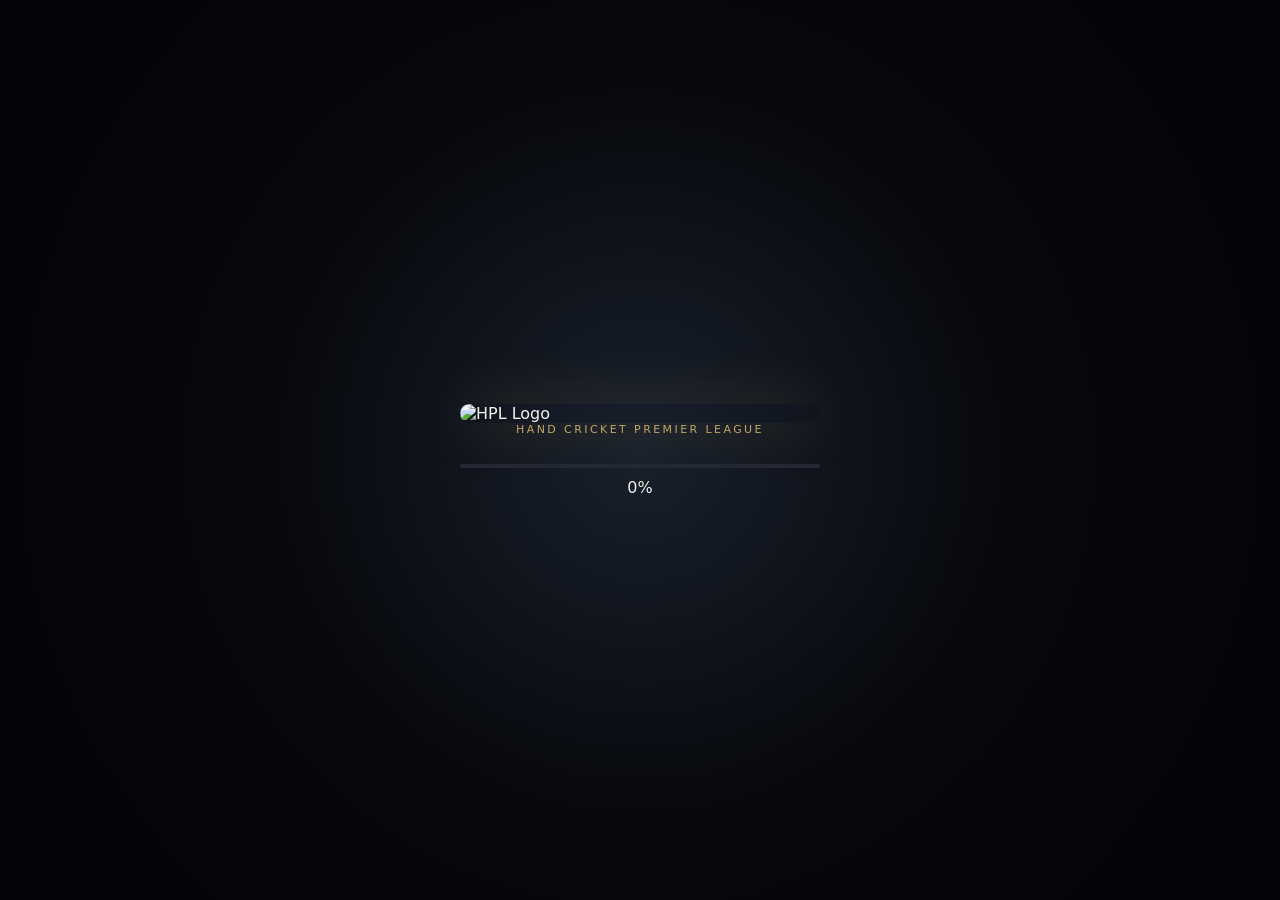
==== commit ce1452d9: "Add files via upload" ====
--- a/index.html
+++ b/index.html
@@ -1,8 +1,3 @@
-<!doctype html><html lang="en"><head><meta charset="utf-8"><meta name="viewport" content="width=device-width,initial-scale=1"><meta name="theme-color" content="#07120e"><title>HPL | Hand Cricket Premier League</title><link rel="stylesheet" href="styles.css"></head><body>
-<div id="welcome" class="welcome"><img src="assets/hpl-logo.png" alt="HPL Logo"><h1>WELCOME TO HPL</h1><p>HAND CRICKET PREMIER LEAGUE</p><div class="loader"><span id="loadbar"></span></div><strong id="loadtext">Loading 0%</strong><button id="tapopen" hidden> TAP TO OPEN → </button></div>
-<div id="site" hidden><header class="top"><a class="brand" href="#home"><img src="assets/hpl-logo.png" alt="HPL"><span>HPL <b>HAND CRICKET PREMIER LEAGUE</b></span></a><nav><a href="#matches">Matches</a><a href="#teams">Teams</a><a href="#players">Players</a><a href="#season">Points Table</a></nav><a class="admin" href="admin.html">Admin</a></header><main><section id="home" class="hero"><div><p class="eyebrow">HAND CRICKET PREMIER LEAGUE</p><h1>HPL Season 11</h1><p class="muted">Choose a team to view its complete squad. Tap any player to open their profile.</p><div class="heroBtns"><a href="#teams" class="btn">Explore Teams</a><a href="#matches" class="btn ghost">Match Centre</a></div></div><div class="heroCard"><img src="assets/hpl-logo.png" alt="HPL Logo"><strong>HPL</strong><span>Season 11</span></div></section>
-<section id="teams"><div class="sectionHead"><div><p class="eyebrow">THE FOUR TEAMS</p><h2>Teams · Tap to View Squad</h2></div></div><div id="teamGrid" class="teamGrid"></div></section>
-<section id="squadSection" hidden><div class="sectionHead"><div><p class="eyebrow" id="squadGround"></p><h2 id="squadTitle">Squad</h2></div><button id="backTeams" class="btn ghost">← All Teams</button></div><div id="squadGrid" class="grid players"></div></section>
-<section id="players"><div class="sectionHead"><div><p class="eyebrow">PLAYER HUB</p><h2>All Players</h2></div><input id="playerSearch" class="search" placeholder="Search player"></div><div id="playerGrid" class="grid players"></div></section>
-<section id="matches"><div class="sectionHead"><div><p class="eyebrow">MATCH CENTRE</p><h2>Match Results & Scorecards</h2></div><div class="tabs"><button data-filter="all" class="active">All</button><button data-filter="Upcoming">Upcoming</button><button data-filter="Completed">Completed</button><button data-filter="Postponed">Postponed</button><button data-filter="Cancelled">Cancelled</button></div></div><div id="matchGrid" class="grid"></div></section>
-<section id="season"><div class="sectionHead"><div><p class="eyebrow">SEASON CENTRE</p><h2>Season 11</h2></div></div><div id="seasonCards" class="stats"></div><div class="tableWrap"><h3>Points Table</h3><table><thead><tr><th>Team</th><th>P</th><th>W</th><th>L</th><th>Pts</th></tr></thead><tbody id="pointsBody"></tbody></table></div></section></main><div id="modal" class="modal hidden" role="dialog" aria-modal="true"></div><footer>HPL · Hand Cricket Premier League</footer></div><script type="module" src="app.js"></script></body></html>+<!doctype html><html lang="en"><head><meta charset="utf-8"><meta name="viewport" content="width=device-width,initial-scale=1"><title>HPL — Hand Cricket Premier League</title><link rel="stylesheet" href="styles.css"></head><body>
+<div id="intro" class="intro"><img class="intro-logo-img" src="assets/logos/hpl.png" alt="HPL Logo"><div class="intro-sub">HAND CRICKET PREMIER LEAGUE</div><div class="loader"><span id="loadBar"></span></div><div id="loadText">0%</div><button id="openBtn" class="gold-btn hidden">TAP TO OPEN</button></div>
+<div id="app" class="hidden"><header class="topbar"><a class="brand" href="#home"><img src="assets/logos/hpl.png" alt="HPL"><span>Hand Cricket Premier League</span></a><nav><a href="#home">Home</a><a href="#season">Season 11</a><a href="#teams">Teams</a><a href="#stats">Players</a></nav><a class="admin-link" href="admin.html">Admin</a></header><main><section id="home" class="hero"><div><p class="eyebrow">CURRENT SEASON</p><h1>HPL <span>Season 11</span></h1><p class="muted">Premium hand-cricket league experience — matches, scorecards, players and live records.</p><a class="gold-btn" href="#season">ENTER SEASON 11</a></div><div class="hero-card"><img src="assets/logos/hpl.png" alt="HPL"><p>SEASON 11</p><strong>Hand Cricket Premier League</strong></div></section><section class="section"><div class="section-head"><div><p class="eyebrow">MATCH CENTRE</p><h2>Live & Recent Matches</h2></div></div><div id="matchGrid" class="grid"></div></section><section id="teams" class="section"><div class="section-head"><div><p class="eyebrow">SQUADS</p><h2>Season 11 Teams</h2></div></div><div id="teamGrid" class="grid four"></div></section><section id="season" class="section"><div class="section-head"><div><p class="eyebrow">SEASON 11</p><h2>Season Dashboard</h2></div></div><div class="tabs"><button data-tab="matches">Matches</button><button data-tab="stats">Player Stats</button><button data-tab="points">Points Table</button><button data-tab="records">Records</button></div><div id="tabContent"></div></section><section id="stats" class="section"><div class="section-head"><div><p class="eyebrow">PLAYER DIRECTORY</p><h2>Players</h2></div></div><div id="playerGrid" class="grid four"></div></section></main><footer>HPL Season 11 • Premium Hand Cricket Platform</footer></div><script type="module" src="app.js"></script></body></html>
--- a/styles.css
+++ b/styles.css
@@ -1 +1,2 @@
-*{box-sizing:border-box}html{scroll-behavior:smooth}body{margin:0;background:#07120e;color:#eef7f0;font:15px/1.5 system-ui,-apple-system,Segoe UI,sans-serif}a{color:inherit;text-decoration:none}button,input{font:inherit}button{cursor:pointer}.welcome{position:fixed;inset:0;z-index:9999;background:radial-gradient(circle at 50% 35%,#193d29,#06100c 68%);display:flex;flex-direction:column;align-items:center;justify-content:center;text-align:center;padding:24px}.welcome[hidden],#site[hidden]{display:none}.welcome img{width:min(42vw,190px);height:min(42vw,190px);object-fit:contain;margin-bottom:18px}.welcome h1{font-size:clamp(30px,7vw,56px);margin:4px 0;letter-spacing:2px}.welcome p{letter-spacing:3px;color:#b8d66a;font-weight:800}.loader{width:min(360px,82vw);height:10px;border-radius:99px;background:#1a3023;overflow:hidden;margin:24px 0 10px}.loader span{display:block;height:100%;width:0;background:#b8d66a;transition:width .1s}.welcome strong{color:#d6e7db}.welcome button{margin-top:25px;background:#b8d66a;color:#07120e;border:0;border-radius:12px;padding:15px 28px;font-weight:1000;letter-spacing:1px}.top{position:sticky;top:0;z-index:20;display:flex;align-items:center;justify-content:space-between;padding:12px 5vw;background:#07120ee8;border-bottom:1px solid #24382d;backdrop-filter:blur(18px)}.brand{display:flex;gap:10px;align-items:center;font-weight:900}.brand img{width:46px;height:46px;object-fit:contain}.brand b{display:block;color:#b8d66a;font-size:10px;letter-spacing:1px}.top nav{display:flex;gap:22px;color:#b9c7bd}.top nav a:hover{color:#d5ee92}.admin,.btn{display:inline-block;padding:10px 15px;border:1px solid #b8d66a;border-radius:12px;background:#b8d66a;color:#07120e;font-weight:800}.hero{min-height:55vh;display:grid;grid-template-columns:1.4fr .6fr;gap:30px;align-items:center;padding:7vw;background:radial-gradient(circle at 70% 30%,#193d29,transparent 45%),linear-gradient(135deg,#07120e,#0a1a12)}.eyebrow{color:#b8d66a;font-size:11px;font-weight:900;letter-spacing:3px}.hero h1{font-size:clamp(48px,8vw,92px);line-height:.95;margin:10px 0}.muted{color:#a8b7ad}.heroBtns{display:flex;gap:10px;margin-top:25px}.ghost{background:transparent;color:#d9eadc}.heroCard{border:1px solid #31523e;border-radius:28px;padding:35px;text-align:center;background:#0b1b13cc}.heroCard img{width:145px;height:145px;object-fit:contain}.heroCard strong{display:block;font-size:35px}.heroCard span{color:#9db0a4}section{padding:60px 6vw;scroll-margin-top:80px}.sectionHead{display:flex;justify-content:space-between;align-items:end;gap:20px;margin-bottom:25px}.sectionHead h2{font-size:clamp(28px,4vw,38px);margin:0}.tabs{display:flex;gap:6px;flex-wrap:wrap}.tabs button,.search{border:1px solid #2a4435;background:#0c1d14;color:#cfe0d3;padding:10px 12px;border-radius:10px}.tabs .active{background:#b8d66a;color:#07120e}.grid,.teamGrid{display:grid;grid-template-columns:repeat(4,minmax(0,1fr));gap:18px}.card,.team{border:1px solid #263f31;border-radius:18px;background:#0c1c14;overflow:hidden;color:inherit;text-align:left;width:100%;padding:0}.card:hover,.team:hover{border-color:#b8d66a;transform:translateY(-2px)}.card img{width:100%;height:190px;object-fit:cover;background:#101f18}.cardBody,.teamBody{padding:16px}.card h3,.team h3{margin:0 0 7px}.pill{display:inline-block;padding:4px 8px;border-radius:999px;background:#182c20;color:#b8d66a;font-size:11px;font-weight:800}.team{display:flex;flex-direction:column;align-items:stretch;padding:18px;min-height:250px}.team img{width:100%;height:125px;object-fit:contain}.teamBody{padding:12px 0 0}.teamBody p{color:#a8b7ad;font-size:12px}.players .card img{height:180px;object-fit:cover}.stats{display:grid;grid-template-columns:repeat(4,1fr);gap:14px;margin-bottom:20px}.stat{padding:18px;border:1px solid #263f31;border-radius:16px;background:#0c1c14;overflow-wrap:anywhere}.stat b{font-size:26px;display:block}.stat .smallStat{font-size:15px} .tableWrap{border:1px solid #263f31;border-radius:18px;padding:18px;background:#0c1c14;overflow:auto}table{width:100%;border-collapse:collapse}th,td{padding:13px;border-bottom:1px solid #20362a;text-align:left}.modal{position:fixed;inset:0;z-index:50;background:#000c;display:grid;place-items:center;padding:20px}.modal.hidden{display:none}.dialog{max-width:850px;width:100%;max-height:90vh;overflow:auto;background:#0b1b13;border:1px solid #38583f;border-radius:22px;padding:22px}.dialog>img{max-width:100%;max-height:430px;object-fit:contain;border-radius:14px}.close{float:right;background:none;border:1px solid #46614f;color:#fff;border-radius:8px;padding:6px 10px}.profileHead{display:flex;gap:20px;align-items:center;margin:35px 0 20px}.profileHead img{width:145px;height:145px;object-fit:cover;border-radius:18px;background:#102219}.empty{grid-column:1/-1;padding:28px;border:1px dashed #46614f;border-radius:18px;color:#cfe0d3}.empty p{color:#a8b7ad}footer{text-align:center;padding:30px;color:#71877a;border-top:1px solid #20372b}#squadSection[hidden]{display:none}@media(max-width:1000px){.grid,.teamGrid{grid-template-columns:repeat(2,minmax(0,1fr))}.top nav{gap:10px}.stats{grid-template-columns:repeat(2,1fr)}}@media(max-width:650px){.top nav{display:none}.hero{grid-template-columns:1fr}.grid,.teamGrid{grid-template-columns:1fr}.team{flex-direction:row;min-height:0;align-items:center}.team img{width:95px;height:95px;flex-shrink:0}.teamBody{padding:5px}.stats{grid-template-columns:repeat(2,minmax(0,1fr))}.sectionHead{align-items:start;flex-direction:column}.profileHead{align-items:flex-start}.profileHead img{width:100px;height:100px}.hero h1{font-size:56px}}+*{box-sizing:border-box}html{scroll-behavior:smooth}body{margin:0;background:#07080c;color:#f4f2ea;font-family:Inter,system-ui,-apple-system,Segoe UI,sans-serif}.hidden{display:none!important}.intro{position:fixed;inset:0;z-index:50;display:grid;place-items:center;align-content:center;background:radial-gradient(circle at center,#18202d 0,#07080c 48%,#020306 100%)}.intro-logo{font-size:clamp(80px,18vw,190px);font-weight:1000;letter-spacing:-.08em;background:linear-gradient(135deg,#fff,#d5b15a,#fff);-webkit-background-clip:text;color:transparent;animation:reveal 1.6s ease both}.intro-sub,.eyebrow{letter-spacing:.22em;font-size:11px;color:#bfa765;text-transform:uppercase}.loader{width:min(360px,70vw);height:4px;background:#242832;border-radius:99px;margin:28px auto 10px;overflow:hidden}.loader span{display:block;height:100%;width:0;background:linear-gradient(90deg,#8c6b28,#f2d477,#fff);transition:width .08s}.gold-btn,.ghost-btn{border:0;border-radius:14px;padding:13px 18px;font-weight:800;cursor:pointer}.gold-btn{background:linear-gradient(135deg,#c39b3e,#f4d77b);color:#0a0b0e;box-shadow:0 10px 35px #b98b3430}.ghost-btn{background:#171a21;color:#eee;border:1px solid #303540}.topbar{position:sticky;top:0;z-index:20;display:flex;align-items:center;gap:24px;padding:15px 5%;background:#08090dcc;backdrop-filter:blur(18px);border-bottom:1px solid #252933}.brand{display:flex;align-items:center;gap:10px;color:#fff;text-decoration:none;margin-right:auto}.brand b{font-size:28px;color:#e0bc61}.brand span{font-size:12px;color:#9ca1ad}.topbar nav{display:flex;gap:18px}.topbar nav a,.admin-link{color:#c7cad2;text-decoration:none;font-size:13px}.hero{min-height:72vh;padding:8% 7%;display:grid;grid-template-columns:1.3fr .7fr;gap:40px;align-items:center;background:radial-gradient(circle at 80% 30%,#2d2715 0,#0b0d12 38%,#07080c 70%)}h1{font-size:clamp(48px,8vw,100px);line-height:.92;margin:10px 0 25px;letter-spacing:-.06em}h1 span{display:block;color:#d5b35c}.hero-card{min-height:330px;border:1px solid #3b3421;border-radius:28px;background:linear-gradient(145deg,#16140f,#0e1016);display:grid;place-items:center;align-content:center;box-shadow:0 30px 100px #0008}.orb{width:170px;height:170px;border-radius:50%;display:grid;place-items:center;font-size:80px;font-weight:900;border:1px solid #6b572c;box-shadow:inset 0 0 60px #b88c3020,0 0 80px #b88c3015;color:#e6c76e}.section{padding:70px 6%}.section-head{display:flex;justify-content:space-between;align-items:end;margin-bottom:24px}h2{font-size:34px;margin:6px 0}.muted{color:#9298a6;line-height:1.7}.grid{display:grid;grid-template-columns:repeat(3,1fr);gap:18px}.grid.four{grid-template-columns:repeat(4,1fr)}.card,.panel{background:linear-gradient(145deg,#12151c,#0c0e13);border:1px solid #282d37;border-radius:20px;padding:20px;box-shadow:0 18px 50px #0005}.card{cursor:pointer;transition:.25s}.card:hover{transform:translateY(-4px);border-color:#8b7038}.team-name{font-size:22px;font-weight:850}.badge{display:inline-block;padding:5px 9px;border-radius:99px;background:#29231a;color:#e2c76f;font-size:10px;text-transform:uppercase;letter-spacing:.1em}.tabs{display:flex;gap:8px;flex-wrap:wrap;margin-bottom:20px}.tabs button{background:#151820;color:#cfd2d8;border:1px solid #2a2f39;border-radius:12px;padding:11px 14px;cursor:pointer}.tabs button.active{border-color:#b79548;color:#f0d37b}.stat-row{display:grid;grid-template-columns:repeat(6,1fr);gap:10px}.stat{padding:14px;border-radius:14px;background:#151820}.stat b{display:block;font-size:22px}.stat span{font-size:11px;color:#8f95a2}.player-head{display:flex;gap:16px;align-items:center}.avatar{width:62px;height:62px;border-radius:18px;display:grid;place-items:center;background:linear-gradient(145deg,#c69f4a,#24201a);font-weight:900;font-size:24px;color:#101116}.scorecard{border:1px solid #303541;border-radius:22px;overflow:hidden}.winner-photo{width:100%;max-height:360px;object-fit:cover;display:block}.score-body{padding:20px}.admin-wrap{padding:50px 6%}.admin-grid{display:grid;grid-template-columns:1fr 1fr;gap:20px;margin:25px 0}.panel input,.panel select,.panel textarea{width:100%;margin:7px 0;padding:13px;border-radius:11px;border:1px solid #303540;background:#0a0c11;color:#eee}.panel label{display:block;color:#aeb2bd;font-size:12px;margin-top:12px}table{width:100%;border-collapse:collapse}td,th{padding:12px;border-bottom:1px solid #282d36;text-align:left}footer{padding:30px 6%;border-top:1px solid #222631;color:#777f8d}@keyframes reveal{0%{opacity:0;transform:scale(.7);filter:blur(15px)}100%{opacity:1;transform:scale(1);filter:blur(0)}}@media(max-width:900px){.hero{grid-template-columns:1fr}.grid,.grid.four{grid-template-columns:1fr 1fr}.topbar nav{display:none}.admin-grid{grid-template-columns:1fr}.stat-row{grid-template-columns:repeat(3,1fr)}}@media(max-width:560px){.grid,.grid.four{grid-template-columns:1fr}.hero{padding-top:80px}.section{padding:45px 5%}.brand span{display:none}.stat-row{grid-template-columns:1fr 1fr}}/* HPL v2 admin + logo enhancements */
+.brand img{width:42px;height:42px;object-fit:contain;border-radius:10px}.intro-logo-img{width:min(68vw,360px);max-height:330px;object-fit:contain;border-radius:28px;box-shadow:0 0 60px rgba(255,196,76,.18)}.team-logo{width:74px;height:74px;object-fit:contain;display:block;margin-bottom:12px}.team-logo.large{width:140px;height:140px;margin:0 auto 16px}.match-teams{display:flex;align-items:center;justify-content:center;gap:12px;flex-wrap:wrap}.match-teams img{width:42px;height:42px;object-fit:contain}.scorecard .score-body{text-align:center}.json-score{white-space:pre-wrap;text-align:left;background:#090b10;border:1px solid #272b34;border-radius:12px;padding:16px;overflow:auto}.profile-top{display:flex;gap:18px;align-items:center}.avatar.big{width:90px;height:90px;font-size:26px}.stat-strip{display:grid;grid-template-columns:repeat(auto-fit,minmax(105px,1fr));gap:10px;margin:12px 0 24px}.stat-strip span{background:#10131a;border:1px solid #262b35;padding:12px;border-radius:10px;color:#9da5b4}.stat-strip b{display:block;color:#f4f5f7;font-size:18px;margin-top:4px}.admin-tabs{display:flex;gap:8px;flex-wrap:wrap;margin:18px 0}.admin-tabs button,.admin-row button{border:1px solid #343944;background:#11141b;color:#ddd;padding:10px 13px;border-radius:9px;cursor:pointer}.admin-tabs button.active{border-color:#d9aa4b;color:#f4c86a}.admin-section{margin-top:12px}.form-grid{display:grid;grid-template-columns:repeat(auto-fit,minmax(190px,1fr));gap:10px;margin-bottom:12px}.form-grid input,.form-grid select,.panel textarea,.panel input{box-sizing:border-box;width:100%;background:#0c0f14;color:#eee;border:1px solid #2b303a;border-radius:9px;padding:12px}.panel textarea{margin:10px 0}.admin-list{display:grid;gap:8px}.admin-row{display:grid;grid-template-columns:auto 1fr auto;gap:12px;align-items:center;background:#0d1016;border:1px solid #252a33;padding:10px;border-radius:12px}.admin-row span{display:block;color:#8f97a6;font-size:13px;margin-top:4px}.admin-row img{width:52px;height:52px;object-fit:contain}.admin-row .danger{color:#ff8d8d;border-color:#633333}.admin-row button+button{margin-left:6px}@media(max-width:700px){.admin-row{grid-template-columns:auto 1fr}.admin-row>div:last-child{grid-column:1/-1}.profile-top{align-items:flex-start}.topbar nav{display:none}}
